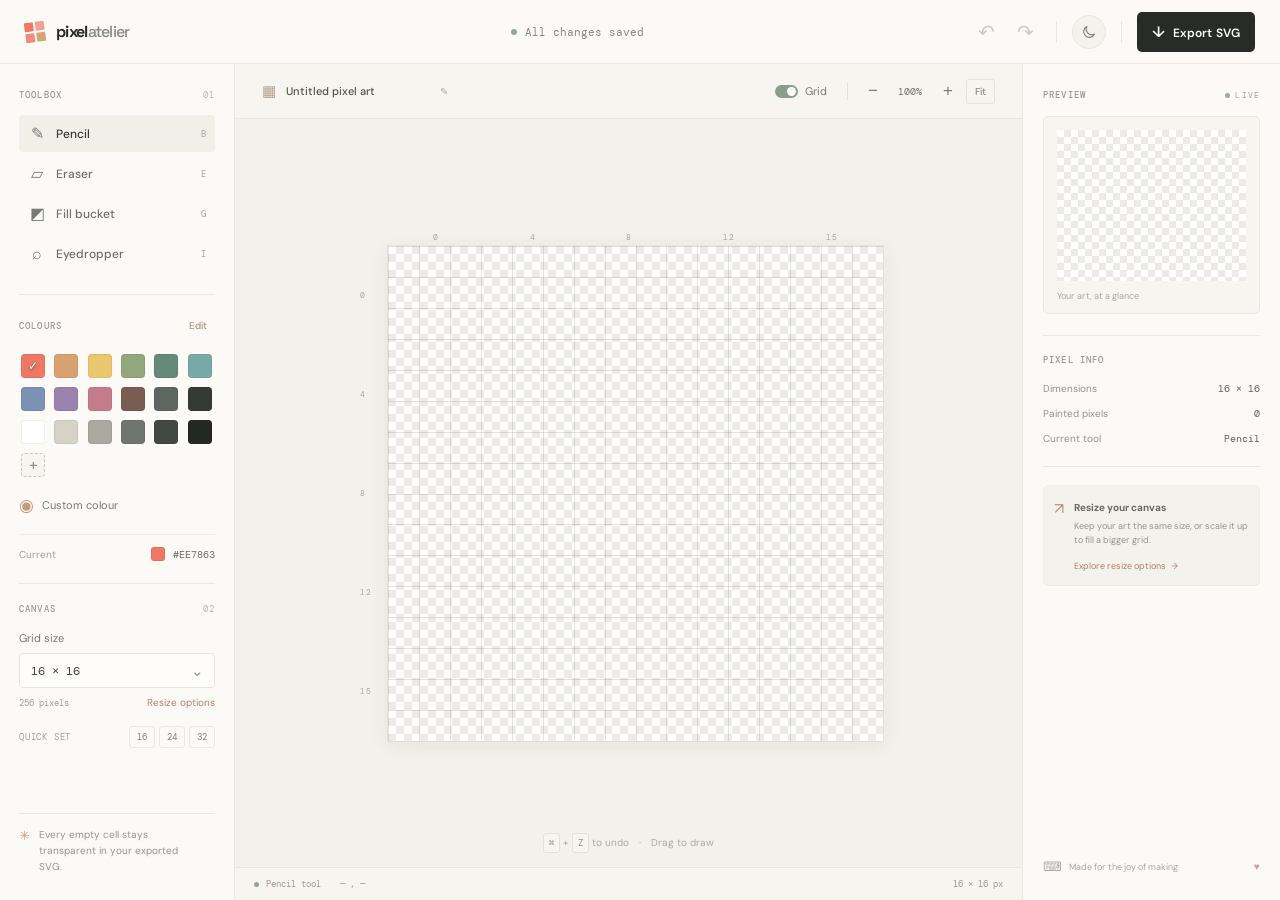
==== index.html @ 2dda8a97 "Init: First" ====
<!doctype html>
<html lang="en">
  <head>
    <meta charset="UTF-8" />
    <meta name="viewport" content="width=device-width, initial-scale=1.0" />
    <meta name="theme-color" content="#f4f2ec" />
    <title>Pixel Atelier — Pixel Art Editor</title>
    <script>
      try {
        if (localStorage.getItem("pixel-atelier-theme") === "dark") {
          document.documentElement.dataset.theme = "dark";
        }
      } catch {
        // The page uses the light theme when browser storage is unavailable.
      }
    </script>
    <link rel="preconnect" href="https://fonts.googleapis.com" />
    <link rel="preconnect" href="https://fonts.gstatic.com" crossorigin />
    <link
      href="https://fonts.googleapis.com/css2?family=DM+Mono:wght@400;500&family=DM+Sans:wght@400;500;600;700&family=Space+Grotesk:wght@500;600;700&display=swap"
      rel="stylesheet"
    />
    <link rel="stylesheet" href="styles.css" />
  </head>
  <body>
    <div class="app-shell">
      <header class="topbar">
        <a class="brand" href="#" aria-label="Pixel Atelier home">
          <span class="brand-mark" aria-hidden="true"
            ><i></i><i></i><i></i><i></i
          ></span>
          <span>pixel<span class="brand-light">atelier</span></span>
        </a>
        <div class="topbar-center">
          <span class="status-dot"></span
          ><span id="saveStatus">All changes saved</span>
        </div>
        <div class="topbar-actions">
          <button
            class="icon-button"
            id="undoBtn"
            title="Undo (⌘Z)"
            aria-label="Undo"
            disabled
          >
            ↶
          </button>
          <button
            class="icon-button"
            id="redoBtn"
            title="Redo (⌘⇧Z)"
            aria-label="Redo"
            disabled
          >
            ↷
          </button>
          <span class="top-divider"></span>
          <button
            class="theme-toggle"
            id="themeToggle"
            type="button"
            aria-label="Switch to dark mode"
            aria-pressed="false"
            title="Switch to dark mode"
          >
            <svg
              class="theme-icon theme-icon-moon"
              viewBox="0 0 24 24"
              aria-hidden="true"
            >
              <path
                d="M20.2 15.1A8.4 8.4 0 0 1 8.9 3.8 8.5 8.5 0 1 0 20.2 15.1Z"
              />
            </svg>
            <svg
              class="theme-icon theme-icon-sun"
              viewBox="0 0 24 24"
              aria-hidden="true"
            >
              <circle cx="12" cy="12" r="4" />
              <path
                d="M12 2v2m0 16v2M4.93 4.93l1.42 1.42m11.3 11.3 1.42 1.42M2 12h2m16 0h2M4.93 19.07l1.42-1.42m11.3-11.3 1.42-1.42"
              />
            </svg>
          </button>
          <span class="top-divider"></span>
          <button class="export-button" id="exportBtn">
            <span>↓</span> Export SVG
          </button>
        </div>
      </header>

      <main class="workspace">
        <aside class="sidebar left-sidebar">
          <div class="sidebar-heading">
            <span>TOOLBOX</span><span class="tiny-label">01</span>
          </div>
          <div class="tool-list" role="group" aria-label="Drawing tools">
            <button
              class="tool-button active"
              data-tool="pencil"
              title="Pencil (B)"
            >
              <span class="tool-icon">✎</span><span>Pencil</span><kbd>B</kbd>
            </button>
            <button class="tool-button" data-tool="eraser" title="Eraser (E)">
              <span class="tool-icon">▱</span><span>Eraser</span><kbd>E</kbd>
            </button>
            <button
              class="tool-button"
              data-tool="bucket"
              title="Fill bucket (G)"
            >
              <span class="tool-icon">◩</span><span>Fill bucket</span
              ><kbd>G</kbd>
            </button>
            <button
              class="tool-button"
              data-tool="eyedropper"
              title="Eyedropper (I)"
            >
              <span class="tool-icon">⌕</span><span>Eyedropper</span
              ><kbd>I</kbd>
            </button>
          </div>

          <div class="section-rule"></div>
          <div class="section-heading">
            <span>COLOURS</span>
            <button
              id="paletteAction"
              class="palette-action"
              type="button"
              aria-label="Edit custom swatches"
            >
              Edit
            </button>
          </div>
          <div class="swatches" id="swatches"></div>
          <label class="custom-color"
            ><span class="color-wheel">◉</span><span>Custom colour</span
            ><input
              id="customColor"
              type="color"
              value="#ee7863"
              aria-label="Choose custom colour"
          /></label>
          <div class="current-color-row">
            <span>Current</span
            ><span class="current-chip" id="currentChip"></span
            ><code id="currentHex">#EE7863</code>
          </div>

          <div class="section-rule"></div>
          <div class="sidebar-heading">
            <span>CANVAS</span><span class="tiny-label">02</span>
          </div>
          <div class="dimension-control">
            <label for="dimensionSelect">Grid size</label>
            <div class="select-wrap">
              <select id="dimensionSelect">
                <option>8 × 8</option>
                <option selected>16 × 16</option>
                <option>24 × 24</option>
                <option>32 × 32</option>
                <option value="custom">Custom…</option></select
              ><span>⌄</span>
            </div>
            <div class="dimension-meta">
              <span id="dimensionMeta">256 pixels</span
              ><button id="resizeBtn" class="text-button">
                Resize options
              </button>
            </div>
          </div>
          <div class="quick-sizes">
            <span>QUICK SET</span>
            <div>
              <button data-size="16">16</button
              ><button data-size="24">24</button
              ><button data-size="32">32</button>
            </div>
          </div>

          <div class="sidebar-note">
            <span class="note-spark">✳</span>
            <p>Every empty cell stays transparent in your exported SVG.</p>
          </div>
        </aside>

        <section class="canvas-area" aria-label="Drawing workspace">
          <div class="canvas-toolbar">
            <div class="document-name">
              <span class="file-icon">▦</span
              ><input
                id="artName"
                value="Untitled pixel art"
                aria-label="Artwork name"
              /><span class="edit-icon">✎</span>
            </div>
            <div class="canvas-tools">
              <button id="gridToggle" class="toggle-button on">
                <span class="toggle-track"><i></i></span>Grid</button
              ><span class="toolbar-sep"></span
              ><button id="zoomOut" class="zoom-button" aria-label="Zoom out">
                −</button
              ><span id="zoomLabel" class="zoom-label">100%</span
              ><button id="zoomIn" class="zoom-button" aria-label="Zoom in">
                +</button
              ><button id="fitBtn" class="fit-button">Fit</button>
            </div>
          </div>
          <div class="canvas-stage" id="canvasStage">
            <div class="canvas-card">
              <div class="canvas-coordinate top-coord" id="topCoords"></div>
              <div class="canvas-coordinate left-coord" id="leftCoords"></div>
              <div class="pixel-canvas-wrap" id="canvasWrap">
                <canvas
                  id="pixelCanvas"
                  aria-label="Pixel art drawing canvas"
                ></canvas>
              </div>
            </div>
            <div class="stage-tip">
              <span class="tip-key">⌘</span> + <span class="tip-key">Z</span> to
              undo <span class="tip-separator">·</span> Drag to draw
            </div>
          </div>
          <footer class="canvas-footer">
            <div>
              <span class="footer-dot"></span
              ><span id="toolStatus">Pencil tool</span>
            </div>
            <span id="cursorStatus">— , —</span
            ><span id="canvasInfo">16 × 16 px</span>
          </footer>
        </section>

        <aside class="sidebar right-sidebar">
          <div class="sidebar-heading">
            <span>PREVIEW</span
            ><span class="tiny-label live-label"><i></i> LIVE</span>
          </div>
          <div class="preview-frame">
            <div class="preview-checker">
              <canvas id="previewCanvas"></canvas>
            </div>
            <span class="preview-caption">Your art, at a glance</span>
          </div>
          <div class="section-rule"></div>
          <div class="sidebar-heading"><span>PIXEL INFO</span></div>
          <div class="info-list">
            <div>
              <span>Dimensions</span
              ><strong id="infoDimensions">16 × 16</strong>
            </div>
            <div>
              <span>Painted pixels</span><strong id="paintedCount">0</strong>
            </div>
            <div>
              <span>Current tool</span><strong id="infoTool">Pencil</strong>
            </div>
          </div>
          <div class="section-rule"></div>
          <div class="tip-card">
            <span class="tip-card-icon">↗</span>
            <div>
              <strong>Resize your canvas</strong>
              <p>
                Keep your art the same size, or scale it up to fill a bigger
                grid.
              </p>
              <button id="resizeTipBtn">
                Explore resize options <span>→</span>
              </button>
            </div>
          </div>
          <div class="right-bottom">
            <span class="keyboard-icon">⌨</span
            ><span>Made for the joy of making</span><span class="heart">♥</span>
          </div>
        </aside>
      </main>
    </div>

    <dialog id="resizeDialog" class="modal">
      <form method="dialog" class="modal-close-form">
        <button class="modal-close" aria-label="Close">×</button>
      </form>
      <div class="modal-kicker"><span>CANVAS SETTINGS</span><span>✳</span></div>
      <h2>Make room for<br /><em>more pixels.</em></h2>
      <p class="modal-description">
        Choose a new canvas size and decide how your artwork should adapt.
      </p>
      <label class="modal-field"
        >New dimensions
        <span class="input-pair"
          ><input
            id="widthInput"
            type="number"
            min="1"
            max="128"
            value="32"
            aria-label="New width" /><b>×</b
          ><input
            id="heightInput"
            type="number"
            min="1"
            max="128"
            value="32"
            aria-label="New height" /><button
            id="aspectRatioLock"
            class="aspect-ratio-lock is-locked"
            type="button"
            aria-label="Unlock aspect ratio"
            aria-pressed="true"
            title="Unlock aspect ratio"
            ><svg class="lock-icon lock-icon-closed" viewBox="0 0 24 24" aria-hidden="true"><rect x="5" y="10" width="14" height="11" rx="2"/><path d="M8 10V7a4 4 0 0 1 8 0v3"/></svg><svg class="lock-icon lock-icon-open" viewBox="0 0 24 24" aria-hidden="true"><rect x="5" y="10" width="14" height="11" rx="2"/><path d="M8 10V7a4 4 0 0 1 7-2"/></svg></button></span
      ></label>
      <div class="resize-options">
        <label class="resize-option selected"
          ><input type="radio" name="resizeMode" value="expand" checked /><span
            class="option-art expand-art"
            ><i></i><i></i><i></i><i></i></span
          ><span class="option-copy"
            ><strong>Expand canvas</strong
            ><small>Keep every pixel its original size</small></span
          ><span class="radio-mark"></span
        ></label>
        <label class="resize-option"
          ><input type="radio" name="resizeMode" value="scale" /><span
            class="option-art scale-art"
            ><i></i><i></i><i></i><i></i></span
          ><span class="option-copy"
            ><strong>Scale artwork</strong
            ><small>Resize your art to fill the new canvas</small></span
          ><span class="radio-mark"></span
        ></label>
      </div>
      <div class="modal-hint">
        <span>✦</span
        ><span id="resizeHint"
          >Your drawing stays the same size, with extra room around it.</span
        >
      </div>
      <div class="modal-actions">
        <button type="button" class="cancel-button" id="cancelResize">
          Cancel</button
        ><button type="button" class="apply-button" id="applyResize">
          Apply new size <span>→</span>
        </button>
      </div>
    </dialog>

    <dialog id="customDialog" class="modal compact-modal">
      <form method="dialog" class="modal-close-form">
        <button class="modal-close" aria-label="Close">×</button>
      </form>
      <div class="modal-kicker"><span>CANVAS SETTINGS</span><span>✳</span></div>
      <h2>Set your <em>canvas.</em></h2>
      <p class="modal-description">
        Choose any dimensions from 1 to 128 pixels.
      </p>
      <label class="modal-field"
        >Dimensions
        <span class="input-pair"
          ><input
            id="customWidth"
            type="number"
            min="1"
            max="128"
            value="16"
            aria-label="Canvas width" /><b>×</b
          ><input
            id="customHeight"
            type="number"
            min="1"
            max="128"
            value="16"
            aria-label="Canvas height" /></span
      ></label>
      <div class="modal-actions">
        <button type="button" class="cancel-button" id="cancelCustom">
          Cancel</button
        ><button type="button" class="apply-button" id="applyCustom">
          Create canvas <span>→</span>
        </button>
      </div>
    </dialog>

    <dialog id="colorDialog" class="modal">
      <div class="modal-kicker"><span>ADD TO PALETTE</span><span>✳</span></div>
      <h2>Choose a <em>colour.</em></h2>
      <p class="modal-description">
        Pick a colour for a new swatch in your palette.
      </p>

      <div class="swatch-color-field">
        <label for="swatchColorPicker">Swatch colour</label>
        <input id="swatchColorPicker" type="color" value="#ee7863" />
      </div>

      <div class="modal-actions">
        <button type="button" class="cancel-button" id="cancelColor">
          Cancel
        </button>
        <button type="button" class="apply-button" id="confirmColor">
          Confirm <span>→</span>
        </button>
      </div>
    </dialog>

    <input
      id="colorFile"
      type="color"
      value="#ee7863"
      tabindex="-1"
      aria-hidden="true"
    />
    <div id="toast" class="toast" role="status"></div>
    <script type="module" src="js/main.js"></script>
  </body>
</html>
---- styles.css ----
/*------- BASE THEME AND TYPOGRAPHY -------*/

:root {
  color-scheme: light;
  --paper: #f4f2ec;
  --panel: #fbfaf7;
  --ink: #282b27;
  --muted: #92958e;
  --line: #e9e7df;
  --accent: #ee7863;
  --green: #728776;
  --work-area: #f3f1eb;
  --toolbar-surface: #f7f5ef;
  --surface: #fffdf9;
  --surface-soft: #f4f2ec;
  --surface-hover: #f1efe8;
  --text-secondary: #777a72;
  --text-muted: #92948c;
  --text-faint: #aaa99f;
  --border-soft: #e9e7df;
  --checker-base: #fff;
  --checker-tile: #ecebe6;
  --checker-dark-tile: #373a34;
  --mono: "DM Mono", monospace;
  --sans: "DM Sans", sans-serif;
  --display: "Space Grotesk", sans-serif;
}

* {
  box-sizing: border-box;
}

body {
  margin: 0;
  background: var(--paper);
  color: var(--ink);
  font-family: var(--sans);
  font-size: 13px;
  transition:
    background-color 320ms ease,
    color 320ms ease;
}

.app-shell {
  min-height: 100vh;
  display: flex;
  flex-direction: column;
}

/*------- HEADER AND THEME SWITCH -------*/

.topbar {
  height: 64px;
  background: var(--panel);
  border-bottom: 1px solid var(--line);
  display: flex;
  align-items: center;
  justify-content: space-between;
  padding: 0 25px;
  flex-shrink: 0;
}

.brand {
  display: flex;
  align-items: center;
  gap: 11px;
  color: var(--ink);
  font: 700 16px var(--display);
  text-decoration: none;
  letter-spacing: -0.7px;
}

.brand-light {
  font-weight: 500;
  color: #888b84;
}

.brand-mark {
  height: 20px;
  width: 20px;
  display: grid;
  grid-template-columns: repeat(2, 1fr);
  grid-template-rows: repeat(2, 1fr);
  gap: 2px;
  transform: rotate(-8deg);
}

.brand-mark i {
  display: block;
  background: var(--accent);
  border-radius: 1px;
}

.brand-mark i:nth-child(2) {
  opacity: 0.68;
}

.brand-mark i:nth-child(3) {
  opacity: 0.84;
}

.brand-mark i:nth-child(4) {
  background: #d5a672;
}

.topbar-center {
  font: 11px var(--mono);
  color: #858980;
  display: flex;
  align-items: center;
  gap: 8px;
  margin-left: 55px;
}

.status-dot,
.footer-dot {
  width: 6px;
  height: 6px;
  border-radius: 50%;
  background: #92a68e;
  display: inline-block;
}

.topbar-actions {
  display: flex;
  align-items: center;
  gap: 8px;
}

.icon-button {
  border: 0;
  background: transparent;
  color: #757870;
  font-size: 20px;
  width: 31px;
  height: 32px;
  border-radius: 5px;
  cursor: pointer;
}

.icon-button:hover:not(:disabled) {
  background: #f1efe8;
  color: var(--ink);
}

.icon-button:disabled {
  opacity: 0.35;
}

.top-divider {
  height: 22px;
  border-left: 1px solid var(--line);
  margin: 0 7px;
}

.theme-toggle {
  position: relative;
  display: grid;
  place-items: center;
  width: 34px;
  height: 34px;
  border: 1px solid var(--line);
  border-radius: 50%;
  background: var(--surface-soft);
  color: var(--text-secondary);
  cursor: pointer;
  transition:
    background-color 280ms ease,
    border-color 280ms ease,
    color 280ms ease,
    transform 280ms ease;
}

.theme-toggle:hover {
  color: var(--accent);
  transform: rotate(-8deg);
}

.theme-icon {
  position: absolute;
  width: 16px;
  height: 16px;
  fill: none;
  stroke: currentColor;
  stroke-linecap: round;
  stroke-linejoin: round;
  stroke-width: 1.6;
  transition:
    opacity 260ms ease,
    transform 360ms cubic-bezier(0.2, 0.75, 0.25, 1);
}

.theme-icon-sun {
  opacity: 0;
  transform: rotate(-80deg) scale(0.65);
}

.theme-icon-moon {
  opacity: 1;
  transform: rotate(0) scale(1);
}

.export-button {
  background: var(--ink);
  border: 0;
  color: #fff;
  border-radius: 5px;
  padding: 10px 15px;
  font: 600 12px var(--sans);
  cursor: pointer;
  letter-spacing: 0.1px;
}

.export-button:hover {
  background: #41453e;
}

.export-button span {
  font-size: 15px;
  margin-right: 5px;
}

.workspace {
  display: grid;
  grid-template-columns: 235px minmax(450px, 1fr) 258px;
  min-height: calc(100vh - 64px);
  flex: 1;
}

.sidebar {
  background: var(--panel);
  padding: 25px 19px;
  position: relative;
}

.left-sidebar {
  border-right: 1px solid var(--line);
}

.right-sidebar {
  border-left: 1px solid var(--line);
  padding: 25px 20px;
}

/*------- SIDE PANELS AND COLOR PALETTE -------*/

.sidebar-heading,
.section-heading {
  display: flex;
  justify-content: space-between;
  align-items: center;
  color: #9a9b93;
  font: 500 9px var(--mono);
  letter-spacing: 1.15px;
}

.tiny-label {
  font: 9px var(--mono);
  color: #b8b8af;
}

.tool-list {
  display: flex;
  flex-direction: column;
  gap: 3px;
  margin-top: 14px;
}

.tool-button {
  height: 37px;
  border: 0;
  border-radius: 4px;
  background: transparent;
  text-align: left;
  display: flex;
  align-items: center;
  padding: 0 9px;
  gap: 10px;
  color: #6d706a;
  font: 500 12px var(--sans);
  cursor: pointer;
}

.tool-button:hover {
  background: #f4f2ec;
}

.tool-button.active {
  color: #383a34;
  background: #f1efe8;
}

.tool-button .tool-icon {
  width: 18px;
  color: #767a72;
  font-size: 16px;
  text-align: center;
}

.tool-button kbd {
  margin-left: auto;
  font: 9px var(--mono);
  color: #a6a69e;
}

.section-rule {
  height: 1px;
  background: var(--line);
  margin: 22px 0 19px;
}

.swatches {
  display: grid;
  grid-template-columns: repeat(6, 1fr);
  gap: 9px 8px;
  padding: 17px 2px 12px;
}

.swatch {
  width: 24px;
  height: 24px;
  border-radius: 4px;
  cursor: pointer;
  border: 1px solid rgba(0, 0, 0, 0.06);
  position: relative;
  transition: transform 0.12s;
}

.swatch:hover {
  transform: scale(1.12);
}

.swatch-add {
  display: grid;
  place-items: center;
  border: 1px dashed #c8c7bd;
  background: #f7f5ef;
  color: #8e9087;
  font: 16px/1 var(--sans);
}

.swatch-add:hover {
  border-color: #bd8a73;
  background: #f5eee8;
  color: #a86f59;
}

.palette-action {
  min-width: 34px;
  height: 23px;
  padding: 0 7px;
  border: 1px solid transparent;
  border-radius: 4px;
  background: transparent;
  color: #aa806c;
  font: 10px var(--sans);
  cursor: pointer;
}

.palette-action:hover,
.palette-action.is-editing {
  border-color: #e7d8ce;
  background: #f7f0eb;
}

.palette-action.is-trash {
  display: inline-flex;
  align-items: center;
  justify-content: center;
  gap: 4px;
  color: #a8584c;
}

.palette-action.is-trash svg {
  width: 13px;
  height: 13px;
  fill: none;
  stroke: currentColor;
  stroke-linecap: round;
  stroke-linejoin: round;
  stroke-width: 1.5;
}

.palette-action.drop-target {
  color: #fff;
  border-color: #a8584c;
  background: #b56457;
}

.swatches.is-editing .swatch[data-removable="true"] {
  animation: swatch-wiggle 0.22s ease-in-out infinite alternate;
}

.swatches.is-editing .swatch[data-removable="true"]:nth-child(even) {
  animation-delay: 0.11s;
}

.swatch[data-removable="true"].is-selected {
  outline: 2px solid #bd8069;
  outline-offset: 2px;
}

.swatch[data-removable="true"].is-selected::after {
  content: "";
  position: absolute;
  inset: 0;
  border-radius: 4px;
  background-color: #272a25a6;
  background-image: url("data:image/svg+xml,%3Csvg xmlns='http://www.w3.org/2000/svg' viewBox='0 0 15 15' fill='none' stroke='%23ffffff'%3E%3Cpath d='M4.5 3V1.5C4.5 0.947715 4.94772 0.5 5.5 0.5H9.5C10.0523 0.5 10.5 0.947715 10.5 1.5V3M0 3.5H15M1.5 3.5V13.5C1.5 14.0523 1.94772 14.5 2.5 14.5H12.5C13.0523 14.5 13.5 14.0523 13.5 13.5V3.5M7.5 7V12M4.5 9V12M10.5 9V12'/%3E%3C/svg%3E");
  background-repeat: no-repeat;
  background-position: center;
  background-size: 50%;
}

@keyframes swatch-wiggle {
  from {
    transform: rotate(-2deg);
  }

  to {
    transform: rotate(2deg);
  }
}

.swatch-color-field {
  display: flex;
  align-items: center;
  justify-content: space-between;
  margin-top: 20px;
  color: #777a72;
  font-size: 11px;
}

.swatch-color-field input {
  width: 54px;
  height: 36px;
  padding: 3px;
  border: 1px solid #e7e5dd;
  border-radius: 4px;
  background: #fffdf9;
  cursor: pointer;
}

.swatch.active:after {
  content: "✓";
  color: white;
  text-shadow: 0 1px 3px #444;
  position: absolute;
  inset: 0;
  display: grid;
  place-items: center;
  font-size: 12px;
}

.custom-color {
  height: 32px;
  display: flex;
  align-items: center;
  gap: 8px;
  color: #777a73;
  font-size: 11px;
  cursor: pointer;
  position: relative;
}

.custom-color input {
  position: absolute;
  opacity: 0;
  width: 100%;
  height: 100%;
  cursor: pointer;
}

.color-wheel {
  font-size: 17px;
  color: #c49c78;
}

.current-color-row {
  margin-top: 13px;
  padding-top: 12px;
  border-top: 1px solid #efede7;
  display: flex;
  align-items: center;
  gap: 8px;
  color: #a0a198;
  font-size: 10px;
}

.current-chip {
  width: 14px;
  height: 14px;
  border-radius: 3px;
  border: 1px solid #0001;
  margin-left: auto;
}

.current-color-row code {
  font: 10px var(--mono);
  color: #696c65;
}

.dimension-control > label {
  display: block;
  margin: 16px 0 8px;
  color: #767971;
  font-size: 11px;
}

.select-wrap {
  position: relative;
}

.select-wrap select {
  appearance: none;
  width: 100%;
  height: 35px;
  border: 1px solid #e8e6de;
  background: #fffdf9;
  border-radius: 4px;
  padding: 0 11px;
  color: #41443e;
  font: 12px var(--mono);
  outline: none;
}

.select-wrap select:focus {
  border-color: #c5b4a0;
}

.select-wrap > span {
  position: absolute;
  right: 11px;
  top: 8px;
  color: #92948c;
  pointer-events: none;
  font-size: 15px;
}

.dimension-meta {
  display: flex;
  justify-content: space-between;
  align-items: center;
  color: #a0a198;
  font: 9px var(--mono);
  padding-top: 8px;
}

.text-button {
  border: 0;
  background: none;
  padding: 0;
  color: #ba806c;
  font: 10px var(--sans);
  cursor: pointer;
}

.text-button:hover {
  text-decoration: underline;
}

.quick-sizes {
  display: flex;
  justify-content: space-between;
  align-items: center;
  margin-top: 17px;
}

.quick-sizes > span {
  color: #a0a198;
  font: 9px var(--mono);
  letter-spacing: 0.8px;
}

.quick-sizes div {
  display: flex;
  gap: 4px;
}

.quick-sizes button {
  border: 1px solid #e9e7df;
  background: transparent;
  border-radius: 3px;
  color: #82857e;
  font: 9px var(--mono);
  padding: 4px 7px;
  cursor: pointer;
}

.quick-sizes button:hover {
  background: #f1efe8;
  color: #393b35;
}

.sidebar-note {
  position: absolute;
  bottom: 25px;
  left: 19px;
  right: 19px;
  border-top: 1px solid var(--line);
  padding-top: 13px;
  display: flex;
  gap: 9px;
  align-items: flex-start;
  color: #92948d;
}

.sidebar-note p {
  margin: 0;
  font-size: 10px;
  line-height: 1.6;
  max-width: 150px;
}

.note-spark {
  color: #d49c72;
  font-size: 13px;
}

/*------- DRAWING CANVAS AND LIVE PREVIEW -------*/

.canvas-area {
  display: flex;
  flex-direction: column;
  min-width: 0;
  background: var(--work-area);
}

.canvas-toolbar {
  height: 55px;
  border-bottom: 1px solid var(--line);
  display: flex;
  align-items: center;
  justify-content: space-between;
  padding: 0 27px;
  background: var(--toolbar-surface);
}

.document-name {
  display: flex;
  align-items: center;
  gap: 8px;
  color: #797d75;
}

.file-icon {
  color: #af9e8a;
  font-size: 15px;
}

.document-name input {
  width: 148px;
  border: 0;
  background: transparent;
  color: #51544d;
  font: 500 11px var(--sans);
  outline: 0;
}

.document-name input:focus {
  border-bottom: 1px solid #ce9e87;
}

.edit-icon {
  color: #aaa99f;
  font-size: 10px;
}

.canvas-tools {
  display: flex;
  align-items: center;
  gap: 9px;
  color: #777a72;
}

.toggle-button {
  border: 0;
  background: transparent;
  color: #767971;
  display: flex;
  align-items: center;
  gap: 7px;
  font: 11px var(--sans);
  cursor: pointer;
}

.toggle-track {
  width: 23px;
  height: 13px;
  border-radius: 10px;
  background: #d7d8ce;
  padding: 2px;
  display: block;
}

.toggle-track i {
  display: block;
  background: white;
  width: 9px;
  height: 9px;
  border-radius: 50%;
  transition: transform 0.15s;
}

.toggle-button.on .toggle-track {
  background: #8b9d8b;
}

.toggle-button.on .toggle-track i {
  transform: translateX(10px);
}

.toolbar-sep {
  height: 17px;
  border-left: 1px solid #e1dfd6;
  margin: 0 5px;
}

.zoom-button {
  border: 0;
  background: transparent;
  color: #7b7d76;
  font-size: 17px;
  width: 20px;
  cursor: pointer;
}

.zoom-button:hover {
  color: #292c27;
}

.zoom-label {
  font: 10px var(--mono);
  color: #6e716a;
  min-width: 37px;
  text-align: center;
}

.fit-button {
  border: 1px solid #e5e3dc;
  background: transparent;
  color: #7b7d76;
  font: 10px var(--sans);
  border-radius: 3px;
  padding: 5px 8px;
  cursor: pointer;
}

.canvas-stage {
  position: relative;
  flex: 1;
  display: flex;
  align-items: center;
  justify-content: center;
  overflow: hidden;
  min-height: 420px;
}

.canvas-card {
  position: relative;
  padding: 14px 14px 14px 28px;
}

.pixel-canvas-wrap {
  width: min(55vh, min(52vw, 600px));
  height: min(55vh, min(52vw, 600px));
  min-width: 240px;
  min-height: 240px;
  max-width: 600px;
  max-height: 600px;
  box-shadow:
    0 4px 18px #3b3b3014,
    0 0 0 1px var(--line);
  position: relative;
  background-color: var(--checker-base);
  isolation: isolate;
}

.pixel-canvas-wrap::before,
.pixel-canvas-wrap::after,
.preview-checker::before,
.preview-checker::after {
  content: "";
  position: absolute;
  inset: 0;
  z-index: 0;
  pointer-events: none;
  transition: opacity 320ms ease;
}

.pixel-canvas-wrap::before {
  background-image:
    linear-gradient(45deg, var(--checker-tile) 25%, transparent 25%),
    linear-gradient(-45deg, var(--checker-tile) 25%, transparent 25%),
    linear-gradient(45deg, transparent 75%, var(--checker-tile) 75%),
    linear-gradient(-45deg, transparent 75%, var(--checker-tile) 75%);
  background-size: 16px 16px;
  background-position:
    0 0,
    0 8px,
    8px -8px,
    -8px 0;
  opacity: 1;
}

.pixel-canvas-wrap::after {
  background-image:
    linear-gradient(45deg, var(--checker-dark-tile) 25%, transparent 25%),
    linear-gradient(-45deg, var(--checker-dark-tile) 25%, transparent 25%),
    linear-gradient(45deg, transparent 75%, var(--checker-dark-tile) 75%),
    linear-gradient(-45deg, transparent 75%, var(--checker-dark-tile) 75%);
  background-size: 16px 16px;
  background-position:
    0 0,
    0 8px,
    8px -8px,
    -8px 0;
  opacity: 0;
}

.pixel-canvas-wrap canvas {
  position: relative;
  z-index: 1;
  display: block;
  width: 100%;
  height: 100%;
  image-rendering: pixelated;
  cursor: crosshair;
  touch-action: none;
}

.canvas-coordinate {
  position: absolute;
  color: #aaa99f;
  font: 8px var(--mono);
  letter-spacing: 1px;
  pointer-events: none;
}

.top-coord {
  top: 0;
  left: 28px;
  right: 14px;
  display: flex;
  justify-content: space-around;
}

.left-coord {
  left: 0;
  top: 14px;
  bottom: 14px;
  display: flex;
  flex-direction: column;
  justify-content: space-around;
}

.stage-tip {
  position: absolute;
  bottom: 18px;
  color: #aaa99f;
  font-size: 10px;
}

.tip-key {
  font: 9px var(--mono);
  padding: 3px 5px;
  border: 1px solid #e2e0d8;
  background: #f7f5ef;
  border-radius: 3px;
  color: #8c8e86;
}

.tip-separator {
  margin: 0 7px;
}

.canvas-footer {
  height: 33px;
  background: #f7f5ef;
  border-top: 1px solid #e9e7df;
  display: flex;
  align-items: center;
  padding: 0 19px;
  gap: 19px;
  color: #9b9d95;
  font: 9px var(--mono);
}

.canvas-footer div {
  display: flex;
  align-items: center;
  gap: 7px;
}

.canvas-footer .footer-dot {
  width: 5px;
  height: 5px;
}

.canvas-footer #canvasInfo {
  margin-left: auto;
}

.live-label {
  color: #9ca895;
  display: flex;
  align-items: center;
  gap: 5px;
  font-size: 8px;
}

.live-label i {
  width: 5px;
  height: 5px;
  background: #9daf96;
  border-radius: 50%;
}

.preview-frame {
  margin-top: 15px;
  padding: 13px 13px 11px;
  background: var(--toolbar-surface);
  border: 1px solid var(--line);
  border-radius: 5px;
  text-align: center;
}

.preview-checker {
  height: 151px;
  width: 100%;
  position: relative;
  isolation: isolate;
  display: grid;
  place-items: center;
  background-color: var(--checker-base);
}

.preview-checker::before {
  background-image:
    linear-gradient(45deg, var(--checker-tile) 25%, transparent 25%),
    linear-gradient(-45deg, var(--checker-tile) 25%, transparent 25%),
    linear-gradient(45deg, transparent 75%, var(--checker-tile) 75%),
    linear-gradient(-45deg, transparent 75%, var(--checker-tile) 75%);
  background-size: 14px 14px;
  background-position:
    0 0,
    0 7px,
    7px -7px,
    -7px 0;
  opacity: 1;
}

.preview-checker::after {
  background-image:
    linear-gradient(45deg, var(--checker-dark-tile) 25%, transparent 25%),
    linear-gradient(-45deg, var(--checker-dark-tile) 25%, transparent 25%),
    linear-gradient(45deg, transparent 75%, var(--checker-dark-tile) 75%),
    linear-gradient(-45deg, transparent 75%, var(--checker-dark-tile) 75%);
  background-size: 14px 14px;
  background-position:
    0 0,
    0 7px,
    7px -7px,
    -7px 0;
  opacity: 0;
}

.preview-checker canvas {
  position: relative;
  z-index: 1;
  width: 116px;
  height: 116px;
  image-rendering: pixelated;
}

.preview-caption {
  display: block;
  text-align: left;
  color: #aaa99f;
  font-size: 9px;
  margin-top: 9px;
}

.right-sidebar .section-rule {
  margin: 21px 0 18px;
}

.info-list {
  display: flex;
  flex-direction: column;
  gap: 12px;
  margin-top: 16px;
}

.info-list div {
  display: flex;
  justify-content: space-between;
  align-items: center;
  color: #92948c;
  font-size: 10px;
}

.info-list strong {
  font: 10px var(--mono);
  color: #5e615a;
}

.tip-card {
  display: flex;
  gap: 10px;
  background: #f4f2ec;
  border: 1px solid #efede6;
  border-radius: 5px;
  padding: 12px 10px;
}

.tip-card-icon {
  color: #c48e71;
  font-size: 16px;
}

.tip-card strong {
  font-size: 10px;
  color: #666960;
}

.tip-card p {
  font-size: 9px;
  line-height: 1.55;
  color: #92948c;
  margin: 5px 0 8px;
}

.tip-card button {
  padding: 0;
  border: 0;
  background: none;
  color: #b47e68;
  font: 9px var(--sans);
  cursor: pointer;
}

.tip-card button span {
  padding-left: 3px;
}

.right-bottom {
  position: absolute;
  bottom: 25px;
  left: 20px;
  right: 20px;
  display: flex;
  align-items: center;
  color: #aaa99f;
  font-size: 9px;
  gap: 7px;
}

.keyboard-icon {
  font-size: 13px;
}

.heart {
  color: #d9a091;
  margin-left: auto;
  font-size: 10px;
}

/*------- DIALOGS AND NOTIFICATIONS -------*/

.modal {
  border: 1px solid #eeece5;
  background: #fbfaf7;
  border-radius: 8px;
  padding: 28px 30px 22px;
  width: 408px;
  box-shadow: 0 16px 60px #27271f33;
  color: var(--ink);
}

.modal::backdrop {
  background: #25272056;
  backdrop-filter: blur(2px);
}

.modal-close-form {
  position: absolute;
  right: 14px;
  top: 14px;
}

.modal-close {
  border: 0;
  background: transparent;
  color: #999b93;
  font-size: 22px;
  cursor: pointer;
  line-height: 1;
}

.modal-kicker {
  display: flex;
  justify-content: space-between;
  color: #a0a197;
  font: 9px var(--mono);
  letter-spacing: 1.2px;
}

.modal-kicker span:last-child {
  color: #cd9e7a;
  font-size: 13px;
}

.modal h2 {
  font: 600 29px/1.05 var(--display);
  letter-spacing: -1.2px;
  margin: 22px 0 11px;
}

.modal h2 em {
  color: #d18a72;
  font-weight: 500;
}

.modal-description {
  font-size: 11px;
  line-height: 1.6;
  color: #92948c;
  margin: 0 0 19px;
  max-width: 320px;
}

.modal-field {
  display: flex;
  justify-content: space-between;
  align-items: center;
  font-size: 10px;
  color: #777a72;
  margin-bottom: 14px;
}

.input-pair {
  display: flex;
  align-items: center;
  gap: 8px;
}

.input-pair input {
  width: 62px;
  height: 34px;
  background: #fffdf9;
  border: 1px solid #e7e5dd;
  border-radius: 4px;
  text-align: center;
  font: 12px var(--mono);
  color: #42453e;
  outline: 0;
}

.input-pair input:focus {
  border-color: #c79b83;
}

.input-pair b {
  font: 10px var(--mono);
  color: #aaa99f;
}

.aspect-ratio-lock {
  display: grid;
  width: 30px;
  height: 30px;
  padding: 6px;
  place-items: center;
  color: #777a72;
  background: transparent;
  border: 1px solid #e7e5dd;
  border-radius: 6px;
  cursor: pointer;
  transition:
    color 180ms ease,
    background-color 180ms ease,
    border-color 180ms ease,
    transform 180ms ease;
}

.aspect-ratio-lock:hover {
  color: #a66c56;
  background: #f8f2eb;
  border-color: #c79b83;
}

.aspect-ratio-lock:active {
  transform: scale(0.94);
}

.aspect-ratio-lock:focus-visible {
  outline: 2px solid #c79b83;
  outline-offset: 2px;
}

.lock-icon {
  width: 16px;
  height: 16px;
  fill: none;
  stroke: currentColor;
  stroke-linecap: round;
  stroke-linejoin: round;
  stroke-width: 1.7;
}

.lock-icon-open,
.aspect-ratio-lock:not(.is-locked) .lock-icon-closed {
  display: none;
}

.aspect-ratio-lock:not(.is-locked) .lock-icon-open {
  display: block;
}

.resize-options {
  display: flex;
  flex-direction: column;
  gap: 8px;
}

.resize-option {
  display: flex;
  align-items: center;
  gap: 11px;
  padding: 10px;
  border: 1px solid #e9e7df;
  border-radius: 5px;
  cursor: pointer;
  position: relative;
}

.resize-option.selected {
  border-color: #d3a58d;
  background: #fbf7f2;
}

.resize-option input {
  position: absolute;
  opacity: 0;
}

.option-art {
  width: 37px;
  height: 37px;
  display: grid;
  grid-template-columns: repeat(2, 1fr);
  grid-template-rows: repeat(2, 1fr);
  gap: 2px;
  background: #eceae2;
  padding: 8px;
  flex-shrink: 0;
}

.option-art i {
  background: #e8846b;
}

.expand-art {
  background: #e9e7de;
}

.expand-art i:nth-child(2),
.expand-art i:nth-child(3) {
  opacity: 0.7;
}

.scale-art {
  gap: 1px;
  padding: 5px;
}

.scale-art i {
  background: #7d9682;
}

.option-copy {
  display: flex;
  flex-direction: column;
  gap: 4px;
}

.option-copy strong {
  font-size: 11px;
  font-weight: 600;
  color: #50534c;
}

.option-copy small {
  font-size: 9px;
  color: #989990;
}

.radio-mark {
  margin-left: auto;
  width: 14px;
  height: 14px;
  border: 1px solid #d5d4cc;
  border-radius: 50%;
  position: relative;
}

.selected .radio-mark {
  border-color: #c98068;
}

.selected .radio-mark:after {
  content: "";
  position: absolute;
  inset: 3px;
  background: #c98068;
  border-radius: 50%;
}

.modal-hint {
  display: flex;
  gap: 8px;
  align-items: flex-start;
  background: #f3f1eb;
  border-radius: 4px;
  padding: 9px 10px;
  margin-top: 13px;
  color: #898b83;
  font-size: 9px;
  line-height: 1.5;
}

.modal-hint span:first-child {
  color: #c8946e;
}

.modal-actions {
  display: flex;
  justify-content: flex-end;
  gap: 9px;
  margin-top: 20px;
}

.cancel-button,
.apply-button {
  height: 35px;
  border-radius: 4px;
  padding: 0 13px;
  font: 500 10px var(--sans);
  cursor: pointer;
}

.cancel-button {
  border: 1px solid #e5e3dc;
  background: transparent;
  color: #777a72;
}

.apply-button {
  border: 0;
  background: #30332e;
  color: white;
}

.apply-button:hover {
  background: #4b4f47;
}

.apply-button span {
  padding-left: 12px;
  color: #e0ac8c;
}

.compact-modal {
  width: 375px;
}

.compact-modal h2 {
  font-size: 27px;
}

#colorFile {
  position: absolute;
  left: -1000px;
  width: 1px;
  height: 1px;
}

.toast {
  position: fixed;
  bottom: 24px;
  left: 50%;
  transform: translate(-50%, 12px);
  opacity: 0;
  pointer-events: none;
  background: #30332e;
  color: #fff;
  padding: 10px 15px;
  border-radius: 5px;
  font-size: 11px;
  box-shadow: 0 5px 20px #2223;
  transition: 0.2s;
}

.toast.show {
  opacity: 1;
  transform: translate(-50%, 0);
}

/*------- RESPONSIVE LAYOUT -------*/

@media (max-width: 1050px) {
  .workspace {
    grid-template-columns: 205px minmax(380px, 1fr) 220px;
  }

  .sidebar {
    padding-left: 15px;
    padding-right: 15px;
  }

  .right-sidebar {
    padding-left: 15px;
    padding-right: 15px;
  }

  .swatches {
    gap: 8px 5px;
  }

  .swatch {
    width: 22px;
    height: 22px;
  }

  .pixel-canvas-wrap {
    width: min(52vh, min(46vw, 560px));
    height: min(52vh, min(46vw, 560px));
  }
}

@media (max-width: 800px) {
  .workspace {
    grid-template-columns: 190px minmax(0, 1fr);
  }

  .right-sidebar {
    display: none;
  }

  .canvas-toolbar {
    padding: 0 15px;
  }

  .canvas-stage {
    min-height: 400px;
  }

  .pixel-canvas-wrap {
    width: min(62vw, 55vh);
    height: min(62vw, 55vh);
  }
}

@media (max-width: 560px) {
  .topbar {
    height: 55px;
    padding: 0 14px;
  }

  .topbar-center {
    display: none;
  }

  .workspace {
    display: flex;
    flex-direction: column;
    min-height: calc(100vh - 55px);
  }

  .canvas-area {
    order: 0;
    min-height: 60vh;
  }

  .left-sidebar {
    order: 1;
    border-right: 0;
    border-top: 1px solid var(--line);
    padding: 17px 16px;
    display: grid;
    grid-template-columns: 1fr 1fr;
    gap: 0 16px;
  }

  .left-sidebar > .sidebar-heading:first-child,
  .tool-list {
    grid-column: 1/-1;
  }

  .tool-list {
    display: grid;
    grid-template-columns: repeat(4, 1fr);
  }

  .tool-button {
    justify-content: center;
    padding: 0 4px;
    gap: 4px;
    font-size: 10px;
  }

  .tool-button kbd {
    display: none;
  }

  .tool-button .tool-icon {
    font-size: 14px;
    width: auto;
  }

  .left-sidebar > .section-rule:nth-of-type(1) {
    grid-column: 1/-1;
    margin: 13px 0;
  }

  .left-sidebar > .section-heading,
  .swatches,
  .custom-color,
  .current-color-row {
    grid-column: 1;
  }

  .left-sidebar > .section-heading:nth-of-type(2) {
    grid-column: 1;
  }

  .swatches {
    grid-template-columns: repeat(6, 24px);
    gap: 8px;
  }

  .dimension-control {
    grid-column: 2;
    grid-row: 3/7;
  }

  .left-sidebar > .section-rule:nth-of-type(2) {
    grid-column: 1/-1;
    margin: 13px 0;
  }

  .quick-sizes {
    grid-column: 1/-1;
  }

  .sidebar-note {
    position: static;
    grid-column: 1/-1;
    margin-top: 14px;
    padding-top: 12px;
  }

  .canvas-toolbar {
    height: 48px;
  }

  .canvas-stage {
    min-height: 380px;
  }

  .pixel-canvas-wrap {
    width: min(76vw, 47vh);
    height: min(76vw, 47vh);
    min-width: 220px;
    min-height: 220px;
  }

  .canvas-tools {
    gap: 5px;
  }

  .canvas-tools .fit-button {
    display: none;
  }

  .document-name input {
    width: 128px;
  }

  .canvas-footer {
    padding: 0 11px;
    gap: 10px;
    font-size: 8px;
  }

  .modal {
    width: calc(100% - 32px);
    padding: 25px 22px 19px;
  }

  .modal h2 {
    font-size: 26px;
  }
}

/*------- DARK MODE -------*/

:root[data-theme="dark"] {
  color-scheme: dark;
  --paper: #191b18;
  --panel: #22241f;
  --ink: #e9e7df;
  --muted: #a5a79d;
  --line: #393c35;
  --work-area: #1b1d19;
  --toolbar-surface: #252722;
  --surface: #2b2e29;
  --surface-soft: #2a2d28;
  --surface-hover: #343731;
  --text-secondary: #c0c2b8;
  --text-muted: #a4a69d;
  --text-faint: #898c83;
  --border-soft: #3b3e37;
  --checker-base: #292c27;
}

body,
.topbar,
.sidebar,
.canvas-area,
.canvas-toolbar,
.canvas-footer,
.preview-frame,
.preview-checker,
.pixel-canvas-wrap,
.tool-button,
.icon-button,
.theme-toggle,
.swatch-add,
.palette-action,
.select-wrap select,
.tip-card,
.tip-key,
.export-button,
.quick-sizes button,
.text-button,
.tip-card button,
.swatch-color-field input,
.input-pair input,
.aspect-ratio-lock,
.resize-option,
.modal-hint,
.modal,
.cancel-button,
.apply-button {
  transition:
    background-color 320ms ease,
    color 320ms ease,
    border-color 320ms ease,
    box-shadow 320ms ease;
}

:root[data-theme="dark"] .theme-icon-moon {
  opacity: 0;
  transform: rotate(80deg) scale(0.65);
}

:root[data-theme="dark"] .theme-icon-sun {
  opacity: 1;
  transform: rotate(0) scale(1);
}

:root[data-theme="dark"] .pixel-canvas-wrap::before,
:root[data-theme="dark"] .preview-checker::before {
  opacity: 0;
}

:root[data-theme="dark"] .pixel-canvas-wrap::after,
:root[data-theme="dark"] .preview-checker::after {
  opacity: 1;
}

:root[data-theme="dark"] .brand-light,
:root[data-theme="dark"] .topbar-center,
:root[data-theme="dark"] .sidebar-heading,
:root[data-theme="dark"] .section-heading,
:root[data-theme="dark"] .tool-button,
:root[data-theme="dark"] .custom-color,
:root[data-theme="dark"] .current-color-row,
:root[data-theme="dark"] .dimension-control > label,
:root[data-theme="dark"] .dimension-meta,
:root[data-theme="dark"] .quick-sizes > span,
:root[data-theme="dark"] .sidebar-note,
:root[data-theme="dark"] .document-name,
:root[data-theme="dark"] .document-name input,
:root[data-theme="dark"] .canvas-tools,
:root[data-theme="dark"] .zoom-button,
:root[data-theme="dark"] .zoom-label,
:root[data-theme="dark"] .fit-button,
:root[data-theme="dark"] .canvas-coordinate,
:root[data-theme="dark"] .stage-tip,
:root[data-theme="dark"] .tip-key,
:root[data-theme="dark"] .canvas-footer,
:root[data-theme="dark"] .preview-caption,
:root[data-theme="dark"] .info-list div,
:root[data-theme="dark"] .info-list strong,
:root[data-theme="dark"] .tip-card strong,
:root[data-theme="dark"] .tip-card p,
:root[data-theme="dark"] .right-bottom,
:root[data-theme="dark"] .modal-description,
:root[data-theme="dark"] .modal-field,
:root[data-theme="dark"] .option-copy strong,
:root[data-theme="dark"] .option-copy small,
:root[data-theme="dark"] .modal-hint,
:root[data-theme="dark"] .swatch-color-field {
  color: var(--text-secondary);
}

:root[data-theme="dark"] .tiny-label,
:root[data-theme="dark"] .sidebar-note p,
:root[data-theme="dark"] .modal-kicker {
  color: var(--text-faint);
}

:root[data-theme="dark"] .tool-button:hover,
:root[data-theme="dark"] .icon-button:hover:not(:disabled),
:root[data-theme="dark"] .quick-sizes button:hover {
  background: var(--surface-hover);
}

:root[data-theme="dark"] .tool-button.active {
  color: var(--ink);
  background: #353831;
}

:root[data-theme="dark"] .tool-button .tool-icon,
:root[data-theme="dark"] .tool-button kbd,
:root[data-theme="dark"] .select-wrap > span,
:root[data-theme="dark"] .current-color-row code,
:root[data-theme="dark"] .input-pair b {
  color: var(--text-muted);
}

:root[data-theme="dark"] .swatch-add {
  color: #c3b6a8;
  border-color: #65675e;
  background: #2c2f29;
}

:root[data-theme="dark"] .swatch-add:hover {
  color: #f0b49a;
  border-color: #bd8a73;
  background: #392f2a;
}

:root[data-theme="dark"] .palette-action:hover,
:root[data-theme="dark"] .palette-action.is-editing {
  background: #39302b;
  border-color: #594238;
}

:root[data-theme="dark"] .select-wrap select,
:root[data-theme="dark"] .input-pair input,
:root[data-theme="dark"] .aspect-ratio-lock {
  color: var(--ink);
  background: var(--surface);
  border-color: var(--border-soft);
}

:root[data-theme="dark"] .aspect-ratio-lock:hover {
  color: #efb49a;
  background: var(--surface-hover);
  border-color: #bd8a73;
}

:root[data-theme="dark"] .quick-sizes button,
:root[data-theme="dark"] .fit-button,
:root[data-theme="dark"] .tip-key {
  color: var(--text-secondary);
  border-color: var(--border-soft);
  background: var(--surface-soft);
}

:root[data-theme="dark"] .text-button,
:root[data-theme="dark"] .tip-card button {
  color: #e6a58a;
}

:root[data-theme="dark"] .export-button {
  color: #282b27;
  background: #e4d9c9;
}

:root[data-theme="dark"] .export-button:hover {
  background: #f0e9dd;
}

:root[data-theme="dark"] .document-name input {
  color: var(--ink);
}

:root[data-theme="dark"] .tip-card {
  background: var(--surface-soft);
  border-color: var(--border-soft);
}

:root[data-theme="dark"] .modal {
  color: var(--ink);
  background: #242621;
  border-color: #3c3f38;
}

:root[data-theme="dark"] .modal::backdrop {
  background: #090a08a6;
}

:root[data-theme="dark"] .resize-option {
  border-color: var(--border-soft);
}

:root[data-theme="dark"] .resize-option.selected {
  background: #322b26;
  border-color: #8d6654;
}

:root[data-theme="dark"] .option-art,
:root[data-theme="dark"] .expand-art {
  background: #373a34;
}

:root[data-theme="dark"] .modal-hint {
  background: #2d302b;
}

:root[data-theme="dark"] .cancel-button {
  color: var(--text-secondary);
  border-color: var(--border-soft);
}

:root[data-theme="dark"] .apply-button {
  color: #282b27;
  background: #e4d9c9;
}

:root[data-theme="dark"] .apply-button:hover {
  background: #f0e9dd;
}

:root[data-theme="dark"] .swatch-color-field input {
  border-color: var(--border-soft);
  background: var(--surface);
}

@media (prefers-reduced-motion: reduce) {
  *,
  *::before,
  *::after {
    scroll-behavior: auto !important;
    animation-duration: 0.01ms !important;
    animation-iteration-count: 1 !important;
    transition-duration: 0.01ms !important;
  }
}
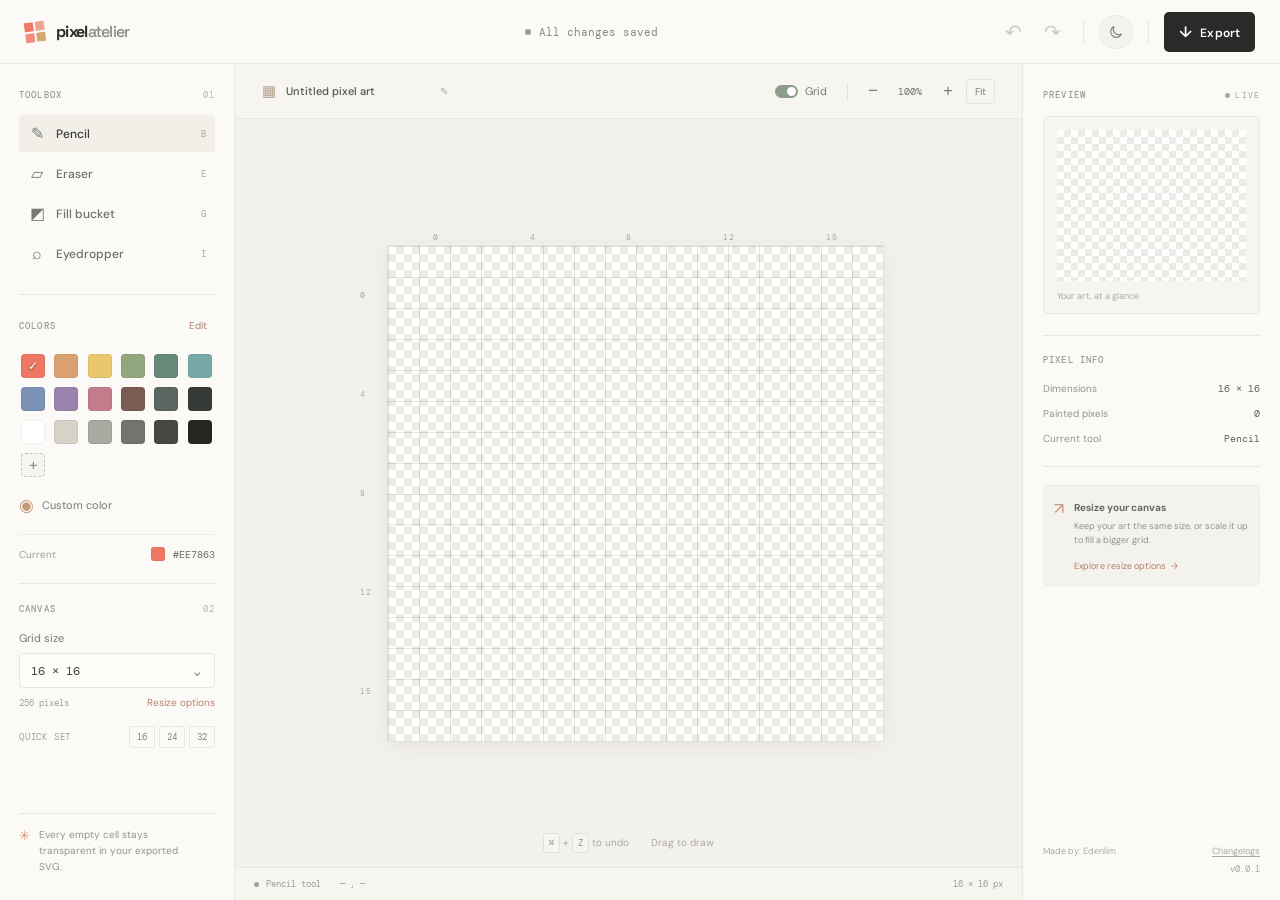
==== commit 5609f4ab: "Feat: Mobile responsive" ====
--- a/index.html
+++ b/index.html
@@ -20,7 +20,8 @@
       href="https://fonts.googleapis.com/css2?family=DM+Mono:wght@400;500&family=DM+Sans:wght@400;500;600;700&family=Space+Grotesk:wght@500;600;700&display=swap"
       rel="stylesheet"
     />
-    <link rel="stylesheet" href="styles.css" />
+    <link rel="stylesheet" href="css/styles.css" />
+    <link rel="stylesheet" href="css/responsive.css" />
   </head>
   <body>
     <div class="app-shell">
@@ -84,8 +85,8 @@
             </svg>
           </button>
           <span class="top-divider"></span>
-          <button class="export-button" id="exportBtn">
-            <span>↓</span> Export SVG
+          <button class="export-button" id="exportBtn" type="button">
+            <span>↓</span> Export
           </button>
         </div>
       </header>
@@ -126,7 +127,7 @@
 
           <div class="section-rule"></div>
           <div class="section-heading">
-            <span>COLOURS</span>
+            <span>COLORS</span>
             <button
               id="paletteAction"
               class="palette-action"
@@ -138,12 +139,12 @@
           </div>
           <div class="swatches" id="swatches"></div>
           <label class="custom-color"
-            ><span class="color-wheel">◉</span><span>Custom colour</span
+            ><span class="color-wheel">◉</span><span>Custom color</span
             ><input
               id="customColor"
               type="color"
               value="#ee7863"
-              aria-label="Choose custom colour"
+              aria-label="Choose custom color"
           /></label>
           <div class="current-color-row">
             <span>Current</span
@@ -222,8 +223,11 @@
               </div>
             </div>
             <div class="stage-tip">
-              <span class="tip-key">⌘</span> + <span class="tip-key">Z</span> to
-              undo <span class="tip-separator">·</span> Drag to draw
+              <span class="desktop-stage-tip">
+                <span class="tip-key">⌘</span> + <span class="tip-key">Z</span>
+                to undo <span class="tip-separator">·</span> Drag to draw
+              </span>
+              <span class="mobile-stage-tip">Drag to draw · Pinch to zoom</span>
             </div>
           </div>
           <footer class="canvas-footer">
@@ -276,139 +280,17 @@
             </div>
           </div>
           <div class="right-bottom">
-            <span class="keyboard-icon">⌨</span
-            ><span>Made for the joy of making</span><span class="heart">♥</span>
+            <div class="creator-links">
+              <span>Made by: Edenlim</span>
+              <button id="changelogBtn" type="button">Changelogs</button>
+            </div>
+            <span class="app-version">v0.0.1</span>
           </div>
         </aside>
       </main>
     </div>
 
-    <dialog id="resizeDialog" class="modal">
-      <form method="dialog" class="modal-close-form">
-        <button class="modal-close" aria-label="Close">×</button>
-      </form>
-      <div class="modal-kicker"><span>CANVAS SETTINGS</span><span>✳</span></div>
-      <h2>Make room for<br /><em>more pixels.</em></h2>
-      <p class="modal-description">
-        Choose a new canvas size and decide how your artwork should adapt.
-      </p>
-      <label class="modal-field"
-        >New dimensions
-        <span class="input-pair"
-          ><input
-            id="widthInput"
-            type="number"
-            min="1"
-            max="128"
-            value="32"
-            aria-label="New width" /><b>×</b
-          ><input
-            id="heightInput"
-            type="number"
-            min="1"
-            max="128"
-            value="32"
-            aria-label="New height" /><button
-            id="aspectRatioLock"
-            class="aspect-ratio-lock is-locked"
-            type="button"
-            aria-label="Unlock aspect ratio"
-            aria-pressed="true"
-            title="Unlock aspect ratio"
-            ><svg class="lock-icon lock-icon-closed" viewBox="0 0 24 24" aria-hidden="true"><rect x="5" y="10" width="14" height="11" rx="2"/><path d="M8 10V7a4 4 0 0 1 8 0v3"/></svg><svg class="lock-icon lock-icon-open" viewBox="0 0 24 24" aria-hidden="true"><rect x="5" y="10" width="14" height="11" rx="2"/><path d="M8 10V7a4 4 0 0 1 7-2"/></svg></button></span
-      ></label>
-      <div class="resize-options">
-        <label class="resize-option selected"
-          ><input type="radio" name="resizeMode" value="expand" checked /><span
-            class="option-art expand-art"
-            ><i></i><i></i><i></i><i></i></span
-          ><span class="option-copy"
-            ><strong>Expand canvas</strong
-            ><small>Keep every pixel its original size</small></span
-          ><span class="radio-mark"></span
-        ></label>
-        <label class="resize-option"
-          ><input type="radio" name="resizeMode" value="scale" /><span
-            class="option-art scale-art"
-            ><i></i><i></i><i></i><i></i></span
-          ><span class="option-copy"
-            ><strong>Scale artwork</strong
-            ><small>Resize your art to fill the new canvas</small></span
-          ><span class="radio-mark"></span
-        ></label>
-      </div>
-      <div class="modal-hint">
-        <span>✦</span
-        ><span id="resizeHint"
-          >Your drawing stays the same size, with extra room around it.</span
-        >
-      </div>
-      <div class="modal-actions">
-        <button type="button" class="cancel-button" id="cancelResize">
-          Cancel</button
-        ><button type="button" class="apply-button" id="applyResize">
-          Apply new size <span>→</span>
-        </button>
-      </div>
-    </dialog>
-
-    <dialog id="customDialog" class="modal compact-modal">
-      <form method="dialog" class="modal-close-form">
-        <button class="modal-close" aria-label="Close">×</button>
-      </form>
-      <div class="modal-kicker"><span>CANVAS SETTINGS</span><span>✳</span></div>
-      <h2>Set your <em>canvas.</em></h2>
-      <p class="modal-description">
-        Choose any dimensions from 1 to 128 pixels.
-      </p>
-      <label class="modal-field"
-        >Dimensions
-        <span class="input-pair"
-          ><input
-            id="customWidth"
-            type="number"
-            min="1"
-            max="128"
-            value="16"
-            aria-label="Canvas width" /><b>×</b
-          ><input
-            id="customHeight"
-            type="number"
-            min="1"
-            max="128"
-            value="16"
-            aria-label="Canvas height" /></span
-      ></label>
-      <div class="modal-actions">
-        <button type="button" class="cancel-button" id="cancelCustom">
-          Cancel</button
-        ><button type="button" class="apply-button" id="applyCustom">
-          Create canvas <span>→</span>
-        </button>
-      </div>
-    </dialog>
-
-    <dialog id="colorDialog" class="modal">
-      <div class="modal-kicker"><span>ADD TO PALETTE</span><span>✳</span></div>
-      <h2>Choose a <em>colour.</em></h2>
-      <p class="modal-description">
-        Pick a colour for a new swatch in your palette.
-      </p>
-
-      <div class="swatch-color-field">
-        <label for="swatchColorPicker">Swatch colour</label>
-        <input id="swatchColorPicker" type="color" value="#ee7863" />
-      </div>
-
-      <div class="modal-actions">
-        <button type="button" class="cancel-button" id="cancelColor">
-          Cancel
-        </button>
-        <button type="button" class="apply-button" id="confirmColor">
-          Confirm <span>→</span>
-        </button>
-      </div>
-    </dialog>
+    <div id="dialogContainer"></div>
 
     <input
       id="colorFile"
--- a/css/styles.css
+++ b/css/styles.css
@@ -0,0 +1,1791 @@
+/*------- BASE THEME AND TYPOGRAPHY -------*/
+
+:root {
+  color-scheme: light;
+  --paper: #f4f2ec;
+  --panel: #fbfaf7;
+  --ink: #282b27;
+  --muted: #92958e;
+  --line: #e9e7df;
+  --accent: #ee7863;
+  --green: #728776;
+  --work-area: #f3f1eb;
+  --toolbar-surface: #f7f5ef;
+  --surface: #fffdf9;
+  --surface-soft: #f4f2ec;
+  --surface-hover: #f1efe8;
+  --text-secondary: #777a72;
+  --text-muted: #92948c;
+  --text-faint: #aaa99f;
+  --border-soft: #e9e7df;
+  --checker-base: #fff;
+  --checker-tile: #ecebe6;
+  --checker-dark-tile: #373a34;
+  --mono: "DM Mono", monospace;
+  --sans: "DM Sans", sans-serif;
+  --display: "Space Grotesk", sans-serif;
+}
+
+* {
+  box-sizing: border-box;
+}
+
+body {
+  margin: 0;
+  background: var(--paper);
+  color: var(--ink);
+  font-family: var(--sans);
+  font-size: 13px;
+  transition:
+    background-color 320ms ease,
+    color 320ms ease;
+}
+
+.app-shell {
+  min-height: 100vh;
+  display: flex;
+  flex-direction: column;
+}
+
+/*------- HEADER AND THEME SWITCH -------*/
+
+.topbar {
+  height: 64px;
+  background: var(--panel);
+  border-bottom: 1px solid var(--line);
+  display: flex;
+  align-items: center;
+  justify-content: space-between;
+  padding: 0 25px;
+  flex-shrink: 0;
+}
+
+.brand {
+  display: flex;
+  align-items: center;
+  gap: 11px;
+  color: var(--ink);
+  font: 700 16px var(--display);
+  text-decoration: none;
+  letter-spacing: -0.7px;
+}
+
+.brand-light {
+  font-weight: 500;
+  color: #888b84;
+}
+
+.brand-mark {
+  height: 20px;
+  width: 20px;
+  display: grid;
+  grid-template-columns: repeat(2, 1fr);
+  grid-template-rows: repeat(2, 1fr);
+  gap: 2px;
+  transform: rotate(-8deg);
+}
+
+.brand-mark i {
+  display: block;
+  background: var(--accent);
+  border-radius: 1px;
+}
+
+.brand-mark i:nth-child(2) {
+  opacity: 0.68;
+}
+
+.brand-mark i:nth-child(3) {
+  opacity: 0.84;
+}
+
+.brand-mark i:nth-child(4) {
+  background: #d5a672;
+}
+
+.topbar-center {
+  font: 11px var(--mono);
+  color: #858980;
+  display: flex;
+  align-items: center;
+  gap: 8px;
+  margin-left: 55px;
+}
+
+.status-dot,
+.footer-dot {
+  width: 6px;
+  height: 6px;
+  border-radius: 50%;
+  background: #92a68e;
+  display: inline-block;
+}
+
+.topbar-actions {
+  display: flex;
+  align-items: center;
+  gap: 8px;
+}
+
+.icon-button {
+  border: 0;
+  background: transparent;
+  color: #757870;
+  font-size: 20px;
+  width: 31px;
+  height: 32px;
+  border-radius: 5px;
+  cursor: pointer;
+}
+
+.icon-button:hover:not(:disabled) {
+  background: #f1efe8;
+  color: var(--ink);
+}
+
+.icon-button:disabled {
+  opacity: 0.35;
+}
+
+.top-divider {
+  height: 22px;
+  border-left: 1px solid var(--line);
+  margin: 0 7px;
+}
+
+.theme-toggle {
+  position: relative;
+  display: grid;
+  place-items: center;
+  width: 34px;
+  height: 34px;
+  border: 1px solid var(--line);
+  border-radius: 50%;
+  background: var(--surface-soft);
+  color: var(--text-secondary);
+  cursor: pointer;
+  transition:
+    background-color 280ms ease,
+    border-color 280ms ease,
+    color 280ms ease,
+    transform 280ms ease;
+}
+
+.theme-toggle:hover {
+  color: var(--accent);
+  transform: rotate(-8deg);
+}
+
+.theme-icon {
+  position: absolute;
+  width: 16px;
+  height: 16px;
+  fill: none;
+  stroke: currentColor;
+  stroke-linecap: round;
+  stroke-linejoin: round;
+  stroke-width: 1.6;
+  transition:
+    opacity 260ms ease,
+    transform 360ms cubic-bezier(0.2, 0.75, 0.25, 1);
+}
+
+.theme-icon-sun {
+  opacity: 0;
+  transform: rotate(-80deg) scale(0.65);
+}
+
+.theme-icon-moon {
+  opacity: 1;
+  transform: rotate(0) scale(1);
+}
+
+.export-button {
+  background: var(--ink);
+  border: 0;
+  color: #fff;
+  border-radius: 5px;
+  padding: 10px 15px;
+  font: 600 12px var(--sans);
+  cursor: pointer;
+  letter-spacing: 0.1px;
+}
+
+.export-button:hover {
+  background: #41453e;
+}
+
+.export-button span {
+  font-size: 15px;
+  margin-right: 5px;
+}
+
+.visually-hidden {
+  position: absolute;
+  width: 1px;
+  height: 1px;
+  padding: 0;
+  margin: -1px;
+  overflow: hidden;
+  clip: rect(0, 0, 0, 0);
+  white-space: nowrap;
+  border: 0;
+}
+
+.workspace {
+  display: grid;
+  grid-template-columns: 235px minmax(450px, 1fr) 258px;
+  min-height: calc(100vh - 64px);
+  flex: 1;
+}
+
+.sidebar {
+  background: var(--panel);
+  padding: 25px 19px;
+  position: relative;
+}
+
+.left-sidebar {
+  border-right: 1px solid var(--line);
+}
+
+.right-sidebar {
+  border-left: 1px solid var(--line);
+  padding: 25px 20px;
+}
+
+/*------- SIDE PANELS AND COLOR PALETTE -------*/
+
+.sidebar-heading,
+.section-heading {
+  display: flex;
+  justify-content: space-between;
+  align-items: center;
+  color: #9a9b93;
+  font: 500 9px var(--mono);
+  letter-spacing: 1.15px;
+}
+
+.tiny-label {
+  font: 9px var(--mono);
+  color: #b8b8af;
+}
+
+.tool-list {
+  display: flex;
+  flex-direction: column;
+  gap: 3px;
+  margin-top: 14px;
+}
+
+.tool-button {
+  height: 37px;
+  border: 0;
+  border-radius: 4px;
+  background: transparent;
+  text-align: left;
+  display: flex;
+  align-items: center;
+  padding: 0 9px;
+  gap: 10px;
+  color: #6d706a;
+  font: 500 12px var(--sans);
+  cursor: pointer;
+}
+
+.tool-button:hover {
+  background: #f4f2ec;
+}
+
+.tool-button.active {
+  color: #383a34;
+  background: #f1efe8;
+}
+
+.tool-button .tool-icon {
+  width: 18px;
+  color: #767a72;
+  font-size: 16px;
+  text-align: center;
+}
+
+.tool-button kbd {
+  margin-left: auto;
+  font: 9px var(--mono);
+  color: #a6a69e;
+}
+
+.section-rule {
+  height: 1px;
+  background: var(--line);
+  margin: 22px 0 19px;
+}
+
+.swatches {
+  display: grid;
+  grid-template-columns: repeat(6, 1fr);
+  gap: 9px 8px;
+  padding: 17px 2px 12px;
+}
+
+.swatch {
+  width: 24px;
+  height: 24px;
+  border-radius: 4px;
+  cursor: pointer;
+  border: 1px solid rgba(0, 0, 0, 0.06);
+  position: relative;
+  transition: transform 0.12s;
+}
+
+.swatch:hover {
+  transform: scale(1.12);
+}
+
+.swatch-add {
+  display: grid;
+  place-items: center;
+  border: 1px dashed #c8c7bd;
+  background: #f7f5ef;
+  color: #8e9087;
+  font: 16px/1 var(--sans);
+}
+
+.swatch-add:hover {
+  border-color: #bd8a73;
+  background: #f5eee8;
+  color: #a86f59;
+}
+
+.palette-action {
+  min-width: 34px;
+  height: 23px;
+  padding: 0 7px;
+  border: 1px solid transparent;
+  border-radius: 4px;
+  background: transparent;
+  color: #aa806c;
+  font: 10px var(--sans);
+  cursor: pointer;
+}
+
+.palette-action:hover,
+.palette-action.is-editing {
+  border-color: #e7d8ce;
+  background: #f7f0eb;
+}
+
+.palette-action.is-trash {
+  display: inline-flex;
+  align-items: center;
+  justify-content: center;
+  gap: 4px;
+  color: #a8584c;
+}
+
+.palette-action.is-trash svg {
+  width: 13px;
+  height: 13px;
+  fill: none;
+  stroke: currentColor;
+  stroke-linecap: round;
+  stroke-linejoin: round;
+  stroke-width: 1.5;
+}
+
+.palette-action.drop-target {
+  color: #fff;
+  border-color: #a8584c;
+  background: #b56457;
+}
+
+.swatches.is-editing .swatch[data-removable="true"] {
+  animation: swatch-wiggle 0.22s ease-in-out infinite alternate;
+}
+
+.swatches.is-editing .swatch[data-removable="true"]:nth-child(even) {
+  animation-delay: 0.11s;
+}
+
+.swatch[data-removable="true"].is-selected {
+  outline: 2px solid #bd8069;
+  outline-offset: 2px;
+}
+
+.swatch[data-removable="true"].is-selected::after {
+  content: "";
+  position: absolute;
+  inset: 0;
+  border-radius: 4px;
+  background-color: #272a25a6;
+  background-image: url("data:image/svg+xml,%3Csvg xmlns='http://www.w3.org/2000/svg' viewBox='0 0 15 15' fill='none' stroke='%23ffffff'%3E%3Cpath d='M4.5 3V1.5C4.5 0.947715 4.94772 0.5 5.5 0.5H9.5C10.0523 0.5 10.5 0.947715 10.5 1.5V3M0 3.5H15M1.5 3.5V13.5C1.5 14.0523 1.94772 14.5 2.5 14.5H12.5C13.0523 14.5 13.5 14.0523 13.5 13.5V3.5M7.5 7V12M4.5 9V12M10.5 9V12'/%3E%3C/svg%3E");
+  background-repeat: no-repeat;
+  background-position: center;
+  background-size: 50%;
+}
+
+@keyframes swatch-wiggle {
+  from {
+    transform: rotate(-2deg);
+  }
+
+  to {
+    transform: rotate(2deg);
+  }
+}
+
+.swatch-color-field {
+  display: flex;
+  align-items: center;
+  justify-content: space-between;
+  margin-top: 20px;
+  color: #777a72;
+  font-size: 11px;
+}
+
+.swatch-color-field input {
+  width: 54px;
+  height: 36px;
+  padding: 3px;
+  border: 1px solid #e7e5dd;
+  border-radius: 4px;
+  background: #fffdf9;
+  cursor: pointer;
+}
+
+.swatch.active:after {
+  content: "✓";
+  color: white;
+  text-shadow: 0 1px 3px #444;
+  position: absolute;
+  inset: 0;
+  display: grid;
+  place-items: center;
+  font-size: 12px;
+}
+
+.custom-color {
+  height: 32px;
+  display: flex;
+  align-items: center;
+  gap: 8px;
+  color: #777a73;
+  font-size: 11px;
+  cursor: pointer;
+  position: relative;
+}
+
+.custom-color input {
+  position: absolute;
+  opacity: 0;
+  width: 100%;
+  height: 100%;
+  cursor: pointer;
+}
+
+.color-wheel {
+  font-size: 17px;
+  color: #c49c78;
+}
+
+.current-color-row {
+  margin-top: 13px;
+  padding-top: 12px;
+  border-top: 1px solid #efede7;
+  display: flex;
+  align-items: center;
+  gap: 8px;
+  color: #a0a198;
+  font-size: 10px;
+}
+
+.current-chip {
+  width: 14px;
+  height: 14px;
+  border-radius: 3px;
+  border: 1px solid #0001;
+  margin-left: auto;
+}
+
+.current-color-row code {
+  font: 10px var(--mono);
+  color: #696c65;
+}
+
+.dimension-control > label {
+  display: block;
+  margin: 16px 0 8px;
+  color: #767971;
+  font-size: 11px;
+}
+
+.select-wrap {
+  position: relative;
+}
+
+.select-wrap select {
+  appearance: none;
+  width: 100%;
+  height: 35px;
+  border: 1px solid #e8e6de;
+  background: #fffdf9;
+  border-radius: 4px;
+  padding: 0 11px;
+  color: #41443e;
+  font: 12px var(--mono);
+  outline: none;
+}
+
+.select-wrap select:focus {
+  border-color: #c5b4a0;
+}
+
+.select-wrap > span {
+  position: absolute;
+  right: 11px;
+  top: 8px;
+  color: #92948c;
+  pointer-events: none;
+  font-size: 15px;
+}
+
+.dimension-meta {
+  display: flex;
+  justify-content: space-between;
+  align-items: center;
+  color: #a0a198;
+  font: 9px var(--mono);
+  padding-top: 8px;
+}
+
+.text-button {
+  border: 0;
+  background: none;
+  padding: 0;
+  color: #ba806c;
+  font: 10px var(--sans);
+  cursor: pointer;
+}
+
+.text-button:hover {
+  text-decoration: underline;
+}
+
+.quick-sizes {
+  display: flex;
+  justify-content: space-between;
+  align-items: center;
+  margin-top: 17px;
+}
+
+.quick-sizes > span {
+  color: #a0a198;
+  font: 9px var(--mono);
+  letter-spacing: 0.8px;
+}
+
+.quick-sizes div {
+  display: flex;
+  gap: 4px;
+}
+
+.quick-sizes button {
+  border: 1px solid #e9e7df;
+  background: transparent;
+  border-radius: 3px;
+  color: #82857e;
+  font: 9px var(--mono);
+  padding: 4px 7px;
+  cursor: pointer;
+}
+
+.quick-sizes button:hover {
+  background: #f1efe8;
+  color: #393b35;
+}
+
+.sidebar-note {
+  position: absolute;
+  bottom: 25px;
+  left: 19px;
+  right: 19px;
+  border-top: 1px solid var(--line);
+  padding-top: 13px;
+  display: flex;
+  gap: 9px;
+  align-items: flex-start;
+  color: #92948d;
+}
+
+.sidebar-note p {
+  margin: 0;
+  font-size: 10px;
+  line-height: 1.6;
+  max-width: 150px;
+}
+
+.note-spark {
+  color: #d49c72;
+  font-size: 13px;
+}
+
+/*------- DRAWING CANVAS AND LIVE PREVIEW -------*/
+
+.canvas-area {
+  display: flex;
+  flex-direction: column;
+  min-width: 0;
+  background: var(--work-area);
+}
+
+.canvas-toolbar {
+  height: 55px;
+  border-bottom: 1px solid var(--line);
+  display: flex;
+  align-items: center;
+  justify-content: space-between;
+  padding: 0 27px;
+  background: var(--toolbar-surface);
+}
+
+.document-name {
+  display: flex;
+  align-items: center;
+  gap: 8px;
+  color: #797d75;
+}
+
+.file-icon {
+  color: #af9e8a;
+  font-size: 15px;
+}
+
+.document-name input {
+  width: 148px;
+  border: 0;
+  background: transparent;
+  color: #51544d;
+  font: 500 11px var(--sans);
+  outline: 0;
+}
+
+.document-name input:focus {
+  border-bottom: 1px solid #ce9e87;
+}
+
+.edit-icon {
+  color: #aaa99f;
+  font-size: 10px;
+}
+
+.canvas-tools {
+  display: flex;
+  align-items: center;
+  gap: 9px;
+  color: #777a72;
+}
+
+.toggle-button {
+  border: 0;
+  background: transparent;
+  color: #767971;
+  display: flex;
+  align-items: center;
+  gap: 7px;
+  font: 11px var(--sans);
+  cursor: pointer;
+}
+
+.toggle-track {
+  width: 23px;
+  height: 13px;
+  border-radius: 10px;
+  background: #d7d8ce;
+  padding: 2px;
+  display: block;
+}
+
+.toggle-track i {
+  display: block;
+  background: white;
+  width: 9px;
+  height: 9px;
+  border-radius: 50%;
+  transition: transform 0.15s;
+}
+
+.toggle-button.on .toggle-track {
+  background: #8b9d8b;
+}
+
+.toggle-button.on .toggle-track i {
+  transform: translateX(10px);
+}
+
+.toolbar-sep {
+  height: 17px;
+  border-left: 1px solid #e1dfd6;
+  margin: 0 5px;
+}
+
+.zoom-button {
+  border: 0;
+  background: transparent;
+  color: #7b7d76;
+  font-size: 17px;
+  width: 20px;
+  cursor: pointer;
+}
+
+.zoom-button:hover {
+  color: #292c27;
+}
+
+.zoom-label {
+  font: 10px var(--mono);
+  color: #6e716a;
+  min-width: 37px;
+  text-align: center;
+}
+
+.fit-button {
+  border: 1px solid #e5e3dc;
+  background: transparent;
+  color: #7b7d76;
+  font: 10px var(--sans);
+  border-radius: 3px;
+  padding: 5px 8px;
+  cursor: pointer;
+}
+
+.canvas-stage {
+  position: relative;
+  flex: 1;
+  display: flex;
+  align-items: center;
+  justify-content: center;
+  overflow: hidden;
+  min-height: 420px;
+}
+
+.canvas-card {
+  position: relative;
+  padding: 14px 14px 14px 28px;
+}
+
+.pixel-canvas-wrap {
+  width: min(55vh, min(52vw, 600px));
+  height: min(55vh, min(52vw, 600px));
+  min-width: 240px;
+  min-height: 240px;
+  max-width: 600px;
+  max-height: 600px;
+  box-shadow:
+    0 4px 18px #3b3b3014,
+    0 0 0 1px var(--line);
+  position: relative;
+  background-color: var(--checker-base);
+  isolation: isolate;
+}
+
+.pixel-canvas-wrap::before,
+.pixel-canvas-wrap::after,
+.preview-checker::before,
+.preview-checker::after {
+  content: "";
+  position: absolute;
+  inset: 0;
+  z-index: 0;
+  pointer-events: none;
+  transition: opacity 320ms ease;
+}
+
+.pixel-canvas-wrap::before {
+  background-image:
+    linear-gradient(45deg, var(--checker-tile) 25%, transparent 25%),
+    linear-gradient(-45deg, var(--checker-tile) 25%, transparent 25%),
+    linear-gradient(45deg, transparent 75%, var(--checker-tile) 75%),
+    linear-gradient(-45deg, transparent 75%, var(--checker-tile) 75%);
+  background-size: 16px 16px;
+  background-position:
+    0 0,
+    0 8px,
+    8px -8px,
+    -8px 0;
+  opacity: 1;
+}
+
+.pixel-canvas-wrap::after {
+  background-image:
+    linear-gradient(45deg, var(--checker-dark-tile) 25%, transparent 25%),
+    linear-gradient(-45deg, var(--checker-dark-tile) 25%, transparent 25%),
+    linear-gradient(45deg, transparent 75%, var(--checker-dark-tile) 75%),
+    linear-gradient(-45deg, transparent 75%, var(--checker-dark-tile) 75%);
+  background-size: 16px 16px;
+  background-position:
+    0 0,
+    0 8px,
+    8px -8px,
+    -8px 0;
+  opacity: 0;
+}
+
+.pixel-canvas-wrap canvas {
+  position: relative;
+  z-index: 1;
+  display: block;
+  width: 100%;
+  height: 100%;
+  image-rendering: pixelated;
+  cursor: crosshair;
+  touch-action: none;
+}
+
+.canvas-coordinate {
+  position: absolute;
+  color: #aaa99f;
+  font: 8px var(--mono);
+  letter-spacing: 1px;
+  pointer-events: none;
+}
+
+.top-coord {
+  top: 0;
+  left: 28px;
+  right: 14px;
+  display: flex;
+  justify-content: space-around;
+}
+
+.left-coord {
+  left: 0;
+  top: 14px;
+  bottom: 14px;
+  display: flex;
+  flex-direction: column;
+  justify-content: space-around;
+}
+
+.stage-tip {
+  position: absolute;
+  bottom: 18px;
+  color: #aaa99f;
+  font-size: 10px;
+}
+
+.mobile-stage-tip {
+  display: none;
+}
+
+.tip-key {
+  font: 9px var(--mono);
+  padding: 3px 5px;
+  border: 1px solid #e2e0d8;
+  background: #f7f5ef;
+  border-radius: 3px;
+  color: #8c8e86;
+}
+
+.tip-separator {
+  margin: 0 7px;
+}
+
+.canvas-footer {
+  height: 33px;
+  background: #f7f5ef;
+  border-top: 1px solid #e9e7df;
+  display: flex;
+  align-items: center;
+  padding: 0 19px;
+  gap: 19px;
+  color: #9b9d95;
+  font: 9px var(--mono);
+}
+
+.canvas-footer div {
+  display: flex;
+  align-items: center;
+  gap: 7px;
+}
+
+.canvas-footer .footer-dot {
+  width: 5px;
+  height: 5px;
+}
+
+.canvas-footer #canvasInfo {
+  margin-left: auto;
+}
+
+.live-label {
+  color: #9ca895;
+  display: flex;
+  align-items: center;
+  gap: 5px;
+  font-size: 8px;
+}
+
+.live-label i {
+  width: 5px;
+  height: 5px;
+  background: #9daf96;
+  border-radius: 50%;
+}
+
+.preview-frame {
+  margin-top: 15px;
+  padding: 13px 13px 11px;
+  background: var(--toolbar-surface);
+  border: 1px solid var(--line);
+  border-radius: 5px;
+  text-align: center;
+}
+
+.preview-checker {
+  height: 151px;
+  width: 100%;
+  position: relative;
+  isolation: isolate;
+  display: grid;
+  place-items: center;
+  background-color: var(--checker-base);
+}
+
+.preview-checker::before {
+  background-image:
+    linear-gradient(45deg, var(--checker-tile) 25%, transparent 25%),
+    linear-gradient(-45deg, var(--checker-tile) 25%, transparent 25%),
+    linear-gradient(45deg, transparent 75%, var(--checker-tile) 75%),
+    linear-gradient(-45deg, transparent 75%, var(--checker-tile) 75%);
+  background-size: 14px 14px;
+  background-position:
+    0 0,
+    0 7px,
+    7px -7px,
+    -7px 0;
+  opacity: 1;
+}
+
+.preview-checker::after {
+  background-image:
+    linear-gradient(45deg, var(--checker-dark-tile) 25%, transparent 25%),
+    linear-gradient(-45deg, var(--checker-dark-tile) 25%, transparent 25%),
+    linear-gradient(45deg, transparent 75%, var(--checker-dark-tile) 75%),
+    linear-gradient(-45deg, transparent 75%, var(--checker-dark-tile) 75%);
+  background-size: 14px 14px;
+  background-position:
+    0 0,
+    0 7px,
+    7px -7px,
+    -7px 0;
+  opacity: 0;
+}
+
+.preview-checker canvas {
+  position: relative;
+  z-index: 1;
+  width: 116px;
+  height: 116px;
+  image-rendering: pixelated;
+}
+
+.preview-caption {
+  display: block;
+  text-align: left;
+  color: #aaa99f;
+  font-size: 9px;
+  margin-top: 9px;
+}
+
+.right-sidebar .section-rule {
+  margin: 21px 0 18px;
+}
+
+.info-list {
+  display: flex;
+  flex-direction: column;
+  gap: 12px;
+  margin-top: 16px;
+}
+
+.info-list div {
+  display: flex;
+  justify-content: space-between;
+  align-items: center;
+  color: #92948c;
+  font-size: 10px;
+}
+
+.info-list strong {
+  font: 10px var(--mono);
+  color: #5e615a;
+}
+
+.tip-card {
+  display: flex;
+  gap: 10px;
+  background: #f4f2ec;
+  border: 1px solid #efede6;
+  border-radius: 5px;
+  padding: 12px 10px;
+}
+
+.tip-card-icon {
+  color: #c48e71;
+  font-size: 16px;
+}
+
+.tip-card strong {
+  font-size: 10px;
+  color: #666960;
+}
+
+.tip-card p {
+  font-size: 9px;
+  line-height: 1.55;
+  color: #92948c;
+  margin: 5px 0 8px;
+}
+
+.tip-card button {
+  padding: 0;
+  border: 0;
+  background: none;
+  color: #b47e68;
+  font: 9px var(--sans);
+  cursor: pointer;
+}
+
+.tip-card button span {
+  padding-left: 3px;
+}
+
+.right-bottom {
+  position: absolute;
+  bottom: 25px;
+  left: 20px;
+  right: 20px;
+  display: flex;
+  flex-direction: column;
+  align-items: center;
+  color: #aaa99f;
+  font-size: 9px;
+  gap: 6px;
+}
+
+.creator-links {
+  display: flex;
+  align-items: center;
+  justify-content: space-between;
+  width: 100%;
+}
+
+.creator-links button {
+  padding: 0;
+  border: 0;
+  background: transparent;
+  color: inherit;
+  font: inherit;
+  text-decoration: underline;
+  text-underline-offset: 2px;
+  cursor: pointer;
+}
+
+.creator-links button:hover {
+  color: var(--accent);
+}
+
+.app-version {
+  align-self: flex-end;
+  font: 9px var(--mono);
+}
+
+.keyboard-icon {
+  font-size: 13px;
+}
+
+.heart {
+  color: #d9a091;
+  margin-left: auto;
+  font-size: 10px;
+}
+
+/*------- DIALOGS AND NOTIFICATIONS -------*/
+
+.modal {
+  border: 1px solid #eeece5;
+  background: #fbfaf7;
+  border-radius: 8px;
+  padding: 28px 30px 22px;
+  width: 408px;
+  box-shadow: 0 16px 60px #27271f33;
+  color: var(--ink);
+}
+
+.modal::backdrop {
+  background: #25272056;
+  backdrop-filter: blur(2px);
+}
+
+.modal-close-form {
+  position: absolute;
+  right: 14px;
+  top: 14px;
+}
+
+.modal-close {
+  border: 0;
+  background: transparent;
+  color: #999b93;
+  font-size: 22px;
+  cursor: pointer;
+  line-height: 1;
+}
+
+.modal-kicker {
+  display: flex;
+  justify-content: space-between;
+  color: #a0a197;
+  font: 9px var(--mono);
+  letter-spacing: 1.2px;
+}
+
+.modal-kicker span:last-child {
+  color: #cd9e7a;
+  font-size: 13px;
+}
+
+.modal h2 {
+  font: 600 29px/1.05 var(--display);
+  letter-spacing: -1.2px;
+  margin: 22px 0 11px;
+}
+
+.modal h2 em {
+  color: #d18a72;
+  font-weight: 500;
+}
+
+.modal-description {
+  font-size: 11px;
+  line-height: 1.6;
+  color: #92948c;
+  margin: 0 0 19px;
+  max-width: 320px;
+}
+
+.modal-field {
+  display: flex;
+  justify-content: space-between;
+  align-items: center;
+  font-size: 10px;
+  color: #777a72;
+  margin-bottom: 14px;
+}
+
+.input-pair {
+  display: flex;
+  align-items: center;
+  gap: 8px;
+}
+
+.input-pair input {
+  width: 62px;
+  height: 34px;
+  background: #fffdf9;
+  border: 1px solid #e7e5dd;
+  border-radius: 4px;
+  text-align: center;
+  font: 12px var(--mono);
+  color: #42453e;
+  outline: 0;
+}
+
+.input-pair input:focus {
+  border-color: #c79b83;
+}
+
+.input-pair b {
+  font: 10px var(--mono);
+  color: #aaa99f;
+}
+
+.aspect-ratio-lock {
+  display: grid;
+  width: 30px;
+  height: 30px;
+  padding: 6px;
+  place-items: center;
+  color: #777a72;
+  background: transparent;
+  border: 1px solid #e7e5dd;
+  border-radius: 6px;
+  cursor: pointer;
+  transition:
+    color 180ms ease,
+    background-color 180ms ease,
+    border-color 180ms ease,
+    transform 180ms ease;
+}
+
+.aspect-ratio-lock:hover {
+  color: #a66c56;
+  background: #f8f2eb;
+  border-color: #c79b83;
+}
+
+.aspect-ratio-lock:active {
+  transform: scale(0.94);
+}
+
+.aspect-ratio-lock:focus-visible {
+  outline: 2px solid #c79b83;
+  outline-offset: 2px;
+}
+
+.lock-icon {
+  width: 16px;
+  height: 16px;
+  fill: none;
+  stroke: currentColor;
+  stroke-linecap: round;
+  stroke-linejoin: round;
+  stroke-width: 1.7;
+}
+
+.lock-icon-open,
+.aspect-ratio-lock:not(.is-locked) .lock-icon-closed {
+  display: none;
+}
+
+.aspect-ratio-lock:not(.is-locked) .lock-icon-open {
+  display: block;
+}
+
+.resize-options {
+  display: flex;
+  flex-direction: column;
+  gap: 8px;
+}
+
+.resize-option {
+  display: flex;
+  align-items: center;
+  gap: 11px;
+  padding: 10px;
+  border: 1px solid #e9e7df;
+  border-radius: 5px;
+  cursor: pointer;
+  position: relative;
+}
+
+.resize-option.selected {
+  border-color: #d3a58d;
+  background: #fbf7f2;
+}
+
+.resize-option input {
+  position: absolute;
+  opacity: 0;
+}
+
+.option-art {
+  width: 37px;
+  height: 37px;
+  display: grid;
+  grid-template-columns: repeat(2, 1fr);
+  grid-template-rows: repeat(2, 1fr);
+  gap: 2px;
+  background: #eceae2;
+  padding: 8px;
+  flex-shrink: 0;
+}
+
+.option-art i {
+  background: #e8846b;
+}
+
+.expand-art {
+  background: #e9e7de;
+}
+
+.expand-art i:nth-child(2),
+.expand-art i:nth-child(3) {
+  opacity: 0.7;
+}
+
+.scale-art {
+  gap: 1px;
+  padding: 5px;
+}
+
+.scale-art i {
+  background: #7d9682;
+}
+
+.option-copy {
+  display: flex;
+  flex-direction: column;
+  gap: 4px;
+}
+
+.option-copy strong {
+  font-size: 11px;
+  font-weight: 600;
+  color: #50534c;
+}
+
+.option-copy small {
+  font-size: 9px;
+  color: #989990;
+}
+
+.radio-mark {
+  margin-left: auto;
+  width: 14px;
+  height: 14px;
+  border: 1px solid #d5d4cc;
+  border-radius: 50%;
+  position: relative;
+}
+
+.selected .radio-mark {
+  border-color: #c98068;
+}
+
+.selected .radio-mark:after {
+  content: "";
+  position: absolute;
+  inset: 3px;
+  background: #c98068;
+  border-radius: 50%;
+}
+
+.modal-hint {
+  display: flex;
+  gap: 8px;
+  align-items: flex-start;
+  background: #f3f1eb;
+  border-radius: 4px;
+  padding: 9px 10px;
+  margin-top: 13px;
+  color: #898b83;
+  font-size: 9px;
+  line-height: 1.5;
+}
+
+.modal-hint span:first-child {
+  color: #c8946e;
+}
+
+.modal-actions {
+  display: flex;
+  justify-content: flex-end;
+  gap: 9px;
+  margin-top: 20px;
+}
+
+.cancel-button,
+.apply-button {
+  height: 35px;
+  border-radius: 4px;
+  padding: 0 13px;
+  font: 500 10px var(--sans);
+  cursor: pointer;
+}
+
+.cancel-button {
+  border: 1px solid #e5e3dc;
+  background: transparent;
+  color: #777a72;
+}
+
+.apply-button {
+  border: 0;
+  background: #30332e;
+  color: white;
+}
+
+.apply-button:hover {
+  background: #4b4f47;
+}
+
+.apply-button span {
+  padding-left: 12px;
+  color: #e0ac8c;
+}
+
+.compact-modal {
+  width: 375px;
+}
+
+.compact-modal h2 {
+  font-size: 27px;
+}
+
+.changelog-list {
+  display: grid;
+  gap: 10px;
+  max-height: min(45vh, 360px);
+  overflow-y: auto;
+  padding: 1px 5px 1px 1px;
+  scrollbar-gutter: stable;
+  overscroll-behavior: contain;
+}
+
+.changelog-entry {
+  padding: 13px 14px;
+  border: 1px solid var(--border-soft);
+  border-radius: 6px;
+  background: var(--surface-soft);
+  color: var(--text-secondary);
+  font-size: 10px;
+}
+
+.changelog-entry strong {
+  color: var(--ink);
+  font: 500 11px var(--mono);
+}
+
+.changelog-entry ul {
+  display: grid;
+  gap: 7px;
+  padding-left: 16px;
+  margin: 10px 0 0;
+  line-height: 1.5;
+}
+
+.export-format-options {
+  display: grid;
+  grid-template-columns: 1fr 1fr;
+  gap: 10px;
+  width: 100%;
+  padding: 0;
+  margin: 0;
+  border: 0;
+}
+
+.export-format-option {
+  display: flex;
+  align-items: center;
+  gap: 9px;
+  min-height: 64px;
+  padding: 10px;
+  border: 1px solid var(--border-soft);
+  border-radius: 6px;
+  background: var(--surface);
+  cursor: pointer;
+}
+
+.export-format-option:has(input:checked) {
+  border-color: #c79b83;
+  background: var(--surface-soft);
+  box-shadow: 0 0 0 1px #c79b83;
+}
+
+.export-format-option input {
+  accent-color: var(--accent);
+}
+
+.export-format-option span {
+  display: grid;
+  gap: 4px;
+}
+
+.export-format-option strong {
+  color: var(--ink);
+  font: 600 13px var(--sans);
+}
+
+.export-format-option small {
+  color: var(--text-secondary);
+  font-size: 10px;
+  line-height: 1.3;
+}
+
+#colorFile {
+  position: absolute;
+  left: -1000px;
+  width: 1px;
+  height: 1px;
+}
+
+.toast {
+  position: fixed;
+  bottom: 24px;
+  left: 50%;
+  transform: translate(-50%, 12px);
+  opacity: 0;
+  pointer-events: none;
+  background: #30332e;
+  color: #fff;
+  padding: 10px 15px;
+  border-radius: 5px;
+  font-size: 11px;
+  box-shadow: 0 5px 20px #2223;
+  transition: 0.2s;
+}
+
+.toast.show {
+  opacity: 1;
+  transform: translate(-50%, 0);
+}
+
+/*------- DARK MODE -------*/
+
+:root[data-theme="dark"] {
+  color-scheme: dark;
+  --paper: #191b18;
+  --panel: #22241f;
+  --ink: #e9e7df;
+  --muted: #a5a79d;
+  --line: #393c35;
+  --work-area: #1b1d19;
+  --toolbar-surface: #252722;
+  --surface: #2b2e29;
+  --surface-soft: #2a2d28;
+  --surface-hover: #343731;
+  --text-secondary: #c0c2b8;
+  --text-muted: #a4a69d;
+  --text-faint: #898c83;
+  --border-soft: #3b3e37;
+  --checker-base: #292c27;
+}
+
+body,
+.topbar,
+.sidebar,
+.canvas-area,
+.canvas-toolbar,
+.canvas-footer,
+.preview-frame,
+.preview-checker,
+.pixel-canvas-wrap,
+.tool-button,
+.icon-button,
+.theme-toggle,
+.swatch-add,
+.palette-action,
+.select-wrap select,
+.tip-card,
+.tip-key,
+.export-button,
+.quick-sizes button,
+.text-button,
+.tip-card button,
+.swatch-color-field input,
+.input-pair input,
+.aspect-ratio-lock,
+.resize-option,
+.modal-hint,
+.modal,
+.cancel-button,
+.apply-button {
+  transition:
+    background-color 320ms ease,
+    color 320ms ease,
+    border-color 320ms ease,
+    box-shadow 320ms ease;
+}
+
+:root[data-theme="dark"] .theme-icon-moon {
+  opacity: 0;
+  transform: rotate(80deg) scale(0.65);
+}
+
+:root[data-theme="dark"] .theme-icon-sun {
+  opacity: 1;
+  transform: rotate(0) scale(1);
+}
+
+:root[data-theme="dark"] .pixel-canvas-wrap::before,
+:root[data-theme="dark"] .preview-checker::before {
+  opacity: 0;
+}
+
+:root[data-theme="dark"] .pixel-canvas-wrap::after,
+:root[data-theme="dark"] .preview-checker::after {
+  opacity: 1;
+}
+
+:root[data-theme="dark"] .brand-light,
+:root[data-theme="dark"] .topbar-center,
+:root[data-theme="dark"] .sidebar-heading,
+:root[data-theme="dark"] .section-heading,
+:root[data-theme="dark"] .tool-button,
+:root[data-theme="dark"] .custom-color,
+:root[data-theme="dark"] .current-color-row,
+:root[data-theme="dark"] .dimension-control > label,
+:root[data-theme="dark"] .dimension-meta,
+:root[data-theme="dark"] .quick-sizes > span,
+:root[data-theme="dark"] .sidebar-note,
+:root[data-theme="dark"] .document-name,
+:root[data-theme="dark"] .document-name input,
+:root[data-theme="dark"] .canvas-tools,
+:root[data-theme="dark"] .zoom-button,
+:root[data-theme="dark"] .zoom-label,
+:root[data-theme="dark"] .fit-button,
+:root[data-theme="dark"] .canvas-coordinate,
+:root[data-theme="dark"] .stage-tip,
+:root[data-theme="dark"] .tip-key,
+:root[data-theme="dark"] .canvas-footer,
+:root[data-theme="dark"] .preview-caption,
+:root[data-theme="dark"] .info-list div,
+:root[data-theme="dark"] .info-list strong,
+:root[data-theme="dark"] .tip-card strong,
+:root[data-theme="dark"] .tip-card p,
+:root[data-theme="dark"] .right-bottom,
+:root[data-theme="dark"] .modal-description,
+:root[data-theme="dark"] .modal-field,
+:root[data-theme="dark"] .option-copy strong,
+:root[data-theme="dark"] .option-copy small,
+:root[data-theme="dark"] .modal-hint,
+:root[data-theme="dark"] .swatch-color-field {
+  color: var(--text-secondary);
+}
+
+:root[data-theme="dark"] .tiny-label,
+:root[data-theme="dark"] .sidebar-note p,
+:root[data-theme="dark"] .modal-kicker {
+  color: var(--text-faint);
+}
+
+:root[data-theme="dark"] .tool-button:hover,
+:root[data-theme="dark"] .icon-button:hover:not(:disabled),
+:root[data-theme="dark"] .quick-sizes button:hover {
+  background: var(--surface-hover);
+}
+
+:root[data-theme="dark"] .tool-button.active {
+  color: var(--ink);
+  background: #353831;
+}
+
+:root[data-theme="dark"] .tool-button .tool-icon,
+:root[data-theme="dark"] .tool-button kbd,
+:root[data-theme="dark"] .select-wrap > span,
+:root[data-theme="dark"] .current-color-row code,
+:root[data-theme="dark"] .input-pair b {
+  color: var(--text-muted);
+}
+
+:root[data-theme="dark"] .swatch-add {
+  color: #c3b6a8;
+  border-color: #65675e;
+  background: #2c2f29;
+}
+
+:root[data-theme="dark"] .swatch-add:hover {
+  color: #f0b49a;
+  border-color: #bd8a73;
+  background: #392f2a;
+}
+
+:root[data-theme="dark"] .palette-action:hover,
+:root[data-theme="dark"] .palette-action.is-editing {
+  background: #39302b;
+  border-color: #594238;
+}
+
+:root[data-theme="dark"] .select-wrap select,
+:root[data-theme="dark"] .input-pair input,
+:root[data-theme="dark"] .aspect-ratio-lock {
+  color: var(--ink);
+  background: var(--surface);
+  border-color: var(--border-soft);
+}
+
+:root[data-theme="dark"] .aspect-ratio-lock:hover {
+  color: #efb49a;
+  background: var(--surface-hover);
+  border-color: #bd8a73;
+}
+
+:root[data-theme="dark"] .quick-sizes button,
+:root[data-theme="dark"] .fit-button,
+:root[data-theme="dark"] .tip-key {
+  color: var(--text-secondary);
+  border-color: var(--border-soft);
+  background: var(--surface-soft);
+}
+
+:root[data-theme="dark"] .text-button,
+:root[data-theme="dark"] .tip-card button {
+  color: #e6a58a;
+}
+
+:root[data-theme="dark"] .export-button {
+  color: #282b27;
+  background: #e4d9c9;
+}
+
+:root[data-theme="dark"] .export-button:hover {
+  background: #f0e9dd;
+}
+
+:root[data-theme="dark"] .document-name input {
+  color: var(--ink);
+}
+
+:root[data-theme="dark"] .tip-card {
+  background: var(--surface-soft);
+  border-color: var(--border-soft);
+}
+
+:root[data-theme="dark"] .modal {
+  color: var(--ink);
+  background: #242621;
+  border-color: #3c3f38;
+}
+
+:root[data-theme="dark"] .modal::backdrop {
+  background: #090a08a6;
+}
+
+:root[data-theme="dark"] .resize-option {
+  border-color: var(--border-soft);
+}
+
+:root[data-theme="dark"] .resize-option.selected {
+  background: #322b26;
+  border-color: #8d6654;
+}
+
+:root[data-theme="dark"] .option-art,
+:root[data-theme="dark"] .expand-art {
+  background: #373a34;
+}
+
+:root[data-theme="dark"] .modal-hint {
+  background: #2d302b;
+}
+
+:root[data-theme="dark"] .cancel-button {
+  color: var(--text-secondary);
+  border-color: var(--border-soft);
+}
+
+:root[data-theme="dark"] .apply-button {
+  color: #282b27;
+  background: #e4d9c9;
+}
+
+:root[data-theme="dark"] .apply-button:hover {
+  background: #f0e9dd;
+}
+
+:root[data-theme="dark"] .swatch-color-field input {
+  border-color: var(--border-soft);
+  background: var(--surface);
+}
+
+@media (prefers-reduced-motion: reduce) {
+  *,
+  *::before,
+  *::after {
+    scroll-behavior: auto !important;
+    animation-duration: 0.01ms !important;
+    animation-iteration-count: 1 !important;
+    transition-duration: 0.01ms !important;
+  }
+}
--- a/css/responsive.css
+++ b/css/responsive.css
@@ -0,0 +1,457 @@
+/*------- TABLET LAYOUT -------*/
+
+@media (max-width: 1100px) {
+  .workspace {
+    grid-template-columns: 205px minmax(0, 1fr) 220px;
+  }
+
+  .sidebar {
+    padding-left: 15px;
+    padding-right: 15px;
+  }
+
+  .pixel-canvas-wrap {
+    width: min(52vh, 44vw, 560px);
+    height: min(52vh, 44vw, 560px);
+  }
+}
+
+@media (max-width: 840px) {
+  .workspace {
+    grid-template-columns: 196px minmax(0, 1fr);
+  }
+
+  .right-sidebar {
+    display: none;
+  }
+
+  .canvas-toolbar {
+    padding-right: 16px;
+    padding-left: 16px;
+  }
+
+  .pixel-canvas-wrap {
+    width: min(62vw, 55vh, 600px);
+    height: min(62vw, 55vh, 600px);
+  }
+}
+
+/*------- PHONE AND SMALL TABLET LAYOUT -------*/
+
+@media (max-width: 680px) {
+  .topbar {
+    min-height: 60px;
+    height: auto;
+    padding: 10px var(--mobile-gutter, 18px);
+    gap: 12px;
+  }
+
+  .topbar-center {
+    display: none;
+  }
+
+  .topbar-actions {
+    gap: clamp(4px, 1.3vw, 8px);
+  }
+
+  .export-button {
+    min-height: 46px;
+    padding: 10px 16px;
+    font-size: 14px;
+  }
+
+  .workspace {
+    display: flex;
+    flex-direction: column;
+    min-height: 0;
+  }
+
+  .canvas-area {
+    order: 0;
+    min-height: 0;
+  }
+
+  .canvas-toolbar {
+    min-height: 54px;
+    height: auto;
+    padding: 7px var(--mobile-gutter, 18px);
+    gap: 8px;
+  }
+
+  .document-name {
+    min-width: 0;
+    gap: 6px;
+  }
+
+  .document-name input {
+    width: clamp(82px, 24vw, 140px);
+    min-width: 0;
+    font-size: clamp(11px, 2.8vw, 13px);
+  }
+
+  .canvas-tools {
+    flex-shrink: 0;
+    gap: clamp(2px, 1vw, 7px);
+  }
+
+  .toggle-button,
+  .zoom-button,
+  .fit-button {
+    min-height: 40px;
+  }
+
+  #zoomOut,
+  #zoomIn,
+  #zoomLabel,
+  .canvas-tools .toolbar-sep {
+    display: none;
+  }
+
+  #fitBtn {
+    min-width: 74px;
+    min-height: 46px;
+    margin-left: 3px;
+    padding: 8px 14px;
+    font-size: 13px;
+  }
+
+  .canvas-stage {
+    min-height: clamp(310px, 58vh, 560px);
+    min-height: clamp(310px, 58svh, 560px);
+  }
+
+  .canvas-card {
+    padding: 12px 12px 12px 24px;
+  }
+
+  .pixel-canvas-wrap {
+    width: min(calc(100vw - 58px), 47vh, 430px);
+    width: min(calc(100vw - 58px), 47svh, 430px);
+    height: min(calc(100vw - 58px), 47vh, 430px);
+    height: min(calc(100vw - 58px), 47svh, 430px);
+    min-width: 0;
+    min-height: 0;
+  }
+
+  .desktop-stage-tip {
+    display: none;
+  }
+
+  .mobile-stage-tip {
+    display: inline;
+  }
+
+  .stage-tip {
+    bottom: 10px;
+    font-size: clamp(10px, 2.8vw, 12px);
+  }
+
+  .canvas-footer {
+    min-height: 38px;
+    height: auto;
+    padding: 7px var(--mobile-gutter, 18px);
+    gap: 8px;
+    font-size: clamp(9px, 2.5vw, 11px);
+  }
+
+  .left-sidebar {
+    order: 1;
+    display: flex;
+    flex-direction: column;
+    gap: clamp(12px, 3.5vw, 18px);
+    padding: 20px var(--mobile-gutter, 18px) 26px;
+    border-top: 1px solid var(--line);
+    border-right: 0;
+  }
+
+  .left-sidebar > .sidebar-heading,
+  .section-heading {
+    font-size: 10px;
+  }
+
+  .tool-list {
+    display: grid;
+    grid-template-columns: repeat(4, minmax(0, 1fr));
+    gap: 6px;
+    margin-top: 0;
+  }
+
+  .tool-button {
+    justify-content: center;
+    gap: 5px;
+    min-width: 0;
+    min-height: 46px;
+    height: auto;
+    padding: 6px 3px;
+    font-size: clamp(10px, 2.7vw, 12px);
+  }
+
+  .tool-button .tool-icon {
+    width: auto;
+    font-size: 16px;
+  }
+
+  .tool-button kbd {
+    display: none;
+  }
+
+  .section-rule {
+    flex: 0 0 1px;
+    width: 100%;
+    margin: 0;
+  }
+
+  .swatches {
+    grid-template-columns: repeat(auto-fill, minmax(30px, 1fr));
+    gap: 10px clamp(7px, 2vw, 12px);
+    padding: 4px 0;
+  }
+
+  .swatch {
+    width: clamp(26px, 8vw, 32px);
+    height: clamp(26px, 8vw, 32px);
+    justify-self: center;
+  }
+
+  .custom-color,
+  .current-color-row {
+    min-height: 34px;
+    margin: 0;
+    font-size: 12px;
+  }
+
+  .current-chip {
+    width: 18px;
+    height: 18px;
+  }
+
+  .current-color-row code {
+    font-size: 11px;
+  }
+
+  .dimension-control {
+    width: 100%;
+  }
+
+  .dimension-control > label {
+    margin: 0 0 8px;
+    font-size: 12px;
+  }
+
+  .dimension-control .select-wrap select {
+    height: 42px;
+    font-size: 13px;
+  }
+
+  .dimension-meta {
+    padding-top: 9px;
+    font-size: 10px;
+  }
+
+  .text-button {
+    min-height: 34px;
+    font-size: 11px;
+  }
+
+  .quick-sizes,
+  .sidebar-note {
+    display: none;
+  }
+
+  .modal {
+    width: min(440px, calc(100vw - 28px));
+    max-height: calc(100vh - 28px);
+    max-height: calc(100svh - 28px);
+    overflow-y: auto;
+    padding: clamp(22px, 6vw, 30px);
+  }
+
+  .modal h2 {
+    font-size: clamp(25px, 7vw, 30px);
+  }
+
+  .modal-description {
+    font-size: clamp(12px, 3.2vw, 14px);
+  }
+
+  .modal-field {
+    gap: 10px;
+    font-size: 12px;
+  }
+
+  .input-pair {
+    gap: clamp(5px, 2vw, 8px);
+  }
+
+  .input-pair input {
+    width: clamp(48px, 16vw, 62px);
+    height: 40px;
+    font-size: 14px;
+  }
+
+  .aspect-ratio-lock {
+    width: 36px;
+    height: 36px;
+  }
+
+  .cancel-button,
+  .apply-button {
+    min-height: 42px;
+    height: auto;
+    padding: 0 12px;
+    font-size: 12px;
+  }
+
+  .changelog-entry {
+    font-size: 12px;
+  }
+
+  .changelog-entry strong {
+    font-size: 12px;
+  }
+}
+
+@media (max-width: 460px) {
+  :root {
+    --mobile-gutter: 14px;
+  }
+
+  .topbar {
+    padding-top: 10px;
+    padding-bottom: 10px;
+  }
+
+  .brand {
+    gap: 8px;
+    font-size: 15px;
+  }
+
+  .brand-mark {
+    width: 18px;
+    height: 18px;
+  }
+
+  .icon-button {
+    width: 38px;
+    height: 40px;
+    font-size: 21px;
+  }
+
+  .theme-toggle {
+    width: 38px;
+    height: 38px;
+  }
+
+  .top-divider {
+    margin: 0 2px;
+  }
+
+  .export-button {
+    min-height: 46px;
+    padding: 10px 14px;
+    font-size: 13px;
+  }
+
+  .document-name input {
+    width: clamp(68px, 22vw, 100px);
+  }
+
+  .file-icon,
+  .edit-icon {
+    display: none;
+  }
+
+  .canvas-toolbar {
+    padding: 6px var(--mobile-gutter);
+  }
+
+  .canvas-tools {
+    gap: 2px;
+  }
+
+  .toolbar-sep {
+    margin: 0 1px;
+  }
+
+  .zoom-label {
+    min-width: 34px;
+    font-size: 9px;
+  }
+
+  .zoom-button {
+    width: 25px;
+  }
+
+  .fit-button {
+    padding: 5px 7px;
+    font-size: 10px;
+  }
+
+  .canvas-card {
+    padding-left: 21px;
+  }
+
+  .pixel-canvas-wrap {
+    width: min(calc(100vw - 48px), 48vh);
+    width: min(calc(100vw - 48px), 48svh);
+    height: min(calc(100vw - 48px), 48vh);
+    height: min(calc(100vw - 48px), 48svh);
+  }
+
+  .modal-actions {
+    gap: 8px;
+  }
+}
+
+@media (max-width: 520px) {
+  .topbar {
+    flex-wrap: wrap;
+    row-gap: 9px;
+    padding-top: 10px;
+    padding-bottom: 10px;
+  }
+
+  .topbar-actions {
+    flex: 1 0 100%;
+    justify-content: flex-end;
+  }
+}
+
+@media (max-width: 360px) {
+  .tool-button {
+    flex-direction: column;
+    gap: 2px;
+    min-height: 54px;
+  }
+
+  .tool-button .tool-icon {
+    font-size: 17px;
+  }
+
+  .canvas-tools .toggle-button {
+    gap: 4px;
+    font-size: 10px;
+  }
+
+  .fit-button {
+    padding: 5px;
+  }
+
+  .modal-actions {
+    flex-wrap: wrap;
+  }
+
+  .modal {
+    padding: 20px 16px;
+  }
+
+  .modal-field {
+    align-items: flex-start;
+    flex-direction: column;
+  }
+
+  .cancel-button,
+  .apply-button {
+    flex: 1 1 auto;
+  }
+}
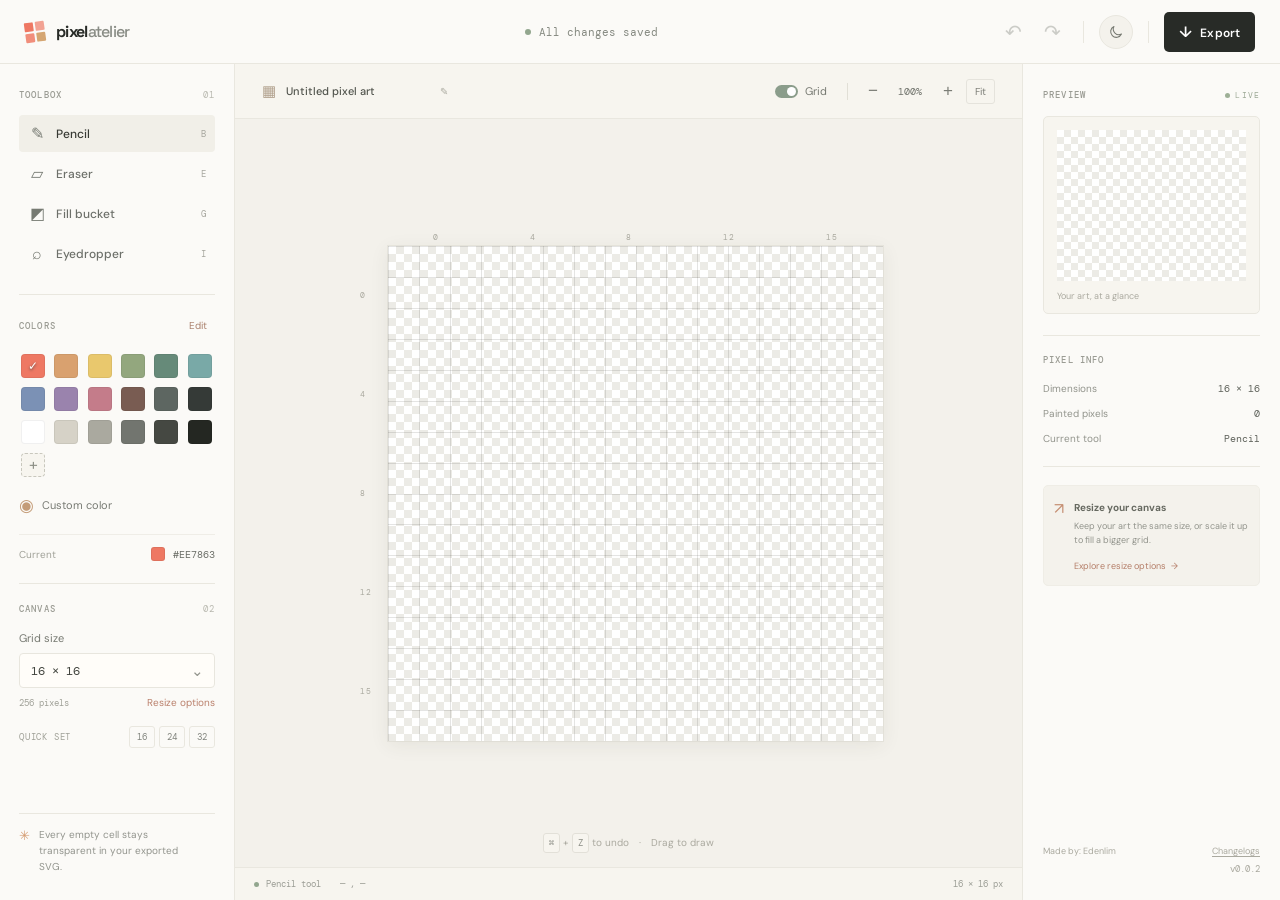
==== commit cf28194b: "Fix: Remove cancel button and update version correctly" ====
--- a/index.html
+++ b/index.html
@@ -284,7 +284,7 @@
               <span>Made by: Edenlim</span>
               <button id="changelogBtn" type="button">Changelogs</button>
             </div>
-            <span class="app-version">v0.0.1</span>
+            <span class="app-version">v0.0.2</span>
           </div>
         </aside>
       </main>
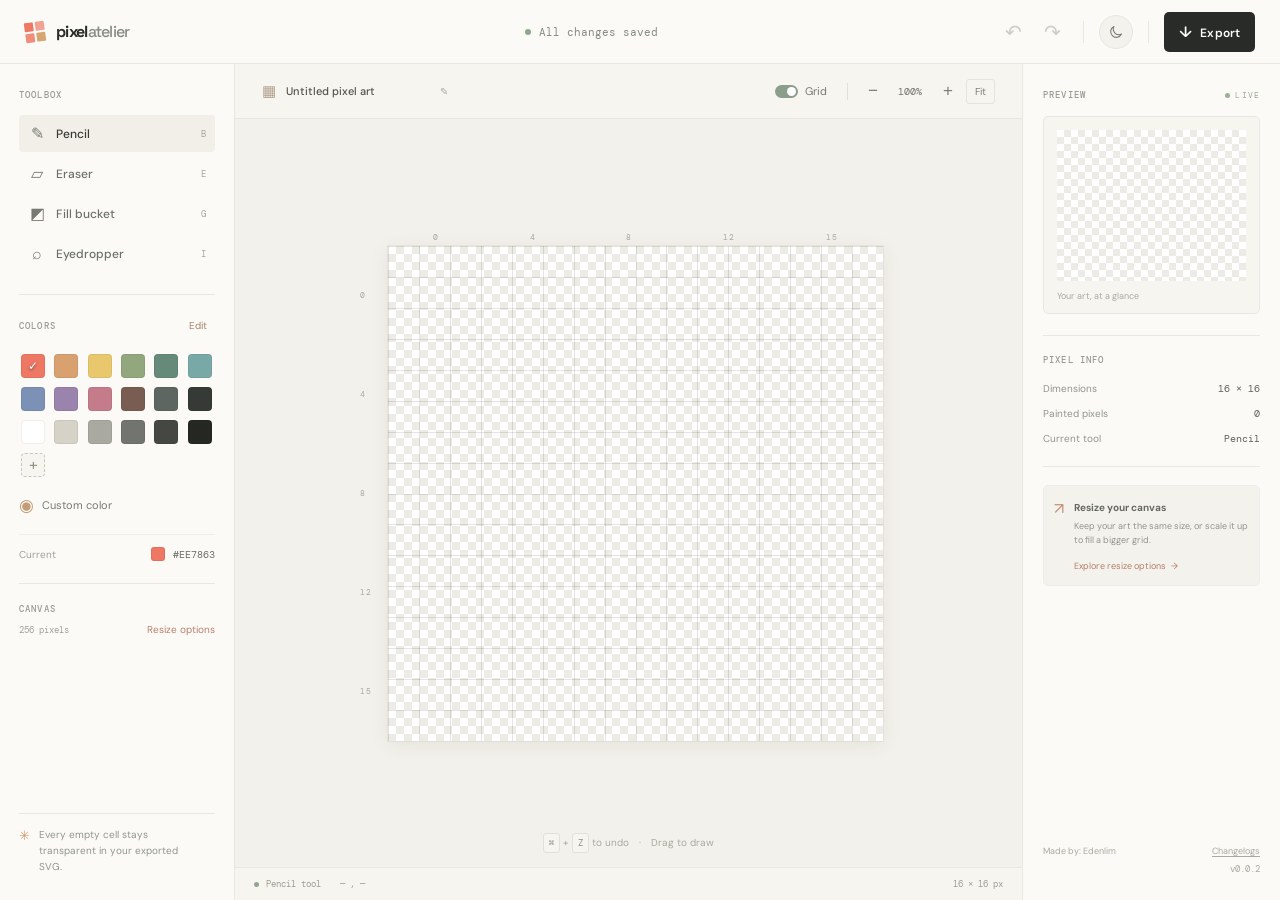
==== commit ccfe386b: "Fix: Useless features" ====
--- a/index.html
+++ b/index.html
@@ -94,7 +94,7 @@
       <main class="workspace">
         <aside class="sidebar left-sidebar">
           <div class="sidebar-heading">
-            <span>TOOLBOX</span><span class="tiny-label">01</span>
+            <span>TOOLBOX</span>
           </div>
           <div class="tool-list" role="group" aria-label="Drawing tools">
             <button
@@ -154,32 +154,14 @@
 
           <div class="section-rule"></div>
           <div class="sidebar-heading">
-            <span>CANVAS</span><span class="tiny-label">02</span>
+            <span>CANVAS</span>
           </div>
           <div class="dimension-control">
-            <label for="dimensionSelect">Grid size</label>
-            <div class="select-wrap">
-              <select id="dimensionSelect">
-                <option>8 × 8</option>
-                <option selected>16 × 16</option>
-                <option>24 × 24</option>
-                <option>32 × 32</option>
-                <option value="custom">Custom…</option></select
-              ><span>⌄</span>
-            </div>
             <div class="dimension-meta">
               <span id="dimensionMeta">256 pixels</span
               ><button id="resizeBtn" class="text-button">
                 Resize options
               </button>
-            </div>
-          </div>
-          <div class="quick-sizes">
-            <span>QUICK SET</span>
-            <div>
-              <button data-size="16">16</button
-              ><button data-size="24">24</button
-              ><button data-size="32">32</button>
             </div>
           </div>
 
--- a/css/styles.css
+++ b/css/styles.css
@@ -512,7 +512,7 @@
   color: #696c65;
 }
 
-.dimension-control > label {
+.dimension-control>label {
   display: block;
   margin: 16px 0 8px;
   color: #767971;
@@ -540,7 +540,7 @@
   border-color: #c5b4a0;
 }
 
-.select-wrap > span {
+.select-wrap>span {
   position: absolute;
   right: 11px;
   top: 8px;
@@ -571,38 +571,6 @@
   text-decoration: underline;
 }
 
-.quick-sizes {
-  display: flex;
-  justify-content: space-between;
-  align-items: center;
-  margin-top: 17px;
-}
-
-.quick-sizes > span {
-  color: #a0a198;
-  font: 9px var(--mono);
-  letter-spacing: 0.8px;
-}
-
-.quick-sizes div {
-  display: flex;
-  gap: 4px;
-}
-
-.quick-sizes button {
-  border: 1px solid #e9e7df;
-  background: transparent;
-  border-radius: 3px;
-  color: #82857e;
-  font: 9px var(--mono);
-  padding: 4px 7px;
-  cursor: pointer;
-}
-
-.quick-sizes button:hover {
-  background: #f1efe8;
-  color: #393b35;
-}
 
 .sidebar-note {
   position: absolute;
@@ -1570,7 +1538,6 @@
 .tip-card,
 .tip-key,
 .export-button,
-.quick-sizes button,
 .text-button,
 .tip-card button,
 .swatch-color-field input,
@@ -1615,9 +1582,8 @@
 :root[data-theme="dark"] .tool-button,
 :root[data-theme="dark"] .custom-color,
 :root[data-theme="dark"] .current-color-row,
-:root[data-theme="dark"] .dimension-control > label,
+:root[data-theme="dark"] .dimension-control>label,
 :root[data-theme="dark"] .dimension-meta,
-:root[data-theme="dark"] .quick-sizes > span,
 :root[data-theme="dark"] .sidebar-note,
 :root[data-theme="dark"] .document-name,
 :root[data-theme="dark"] .document-name input,
@@ -1652,9 +1618,7 @@
 
 :root[data-theme="dark"] .tool-button:hover,
 :root[data-theme="dark"] .icon-button:hover:not(:disabled),
-:root[data-theme="dark"] .quick-sizes button:hover {
-  background: var(--surface-hover);
-}
+
 
 :root[data-theme="dark"] .tool-button.active {
   color: var(--ink);
@@ -1663,7 +1627,7 @@
 
 :root[data-theme="dark"] .tool-button .tool-icon,
 :root[data-theme="dark"] .tool-button kbd,
-:root[data-theme="dark"] .select-wrap > span,
+:root[data-theme="dark"] .select-wrap>span,
 :root[data-theme="dark"] .current-color-row code,
 :root[data-theme="dark"] .input-pair b {
   color: var(--text-muted);
@@ -1701,7 +1665,6 @@
   border-color: #bd8a73;
 }
 
-:root[data-theme="dark"] .quick-sizes button,
 :root[data-theme="dark"] .fit-button,
 :root[data-theme="dark"] .tip-key {
   color: var(--text-secondary);
@@ -1780,6 +1743,7 @@
 }
 
 @media (prefers-reduced-motion: reduce) {
+
   *,
   *::before,
   *::after {
@@ -1788,4 +1752,4 @@
     animation-iteration-count: 1 !important;
     transition-duration: 0.01ms !important;
   }
-}
+}
--- a/css/responsive.css
+++ b/css/responsive.css
@@ -253,7 +253,6 @@
     font-size: 11px;
   }
 
-  .quick-sizes,
   .sidebar-note {
     display: none;
   }
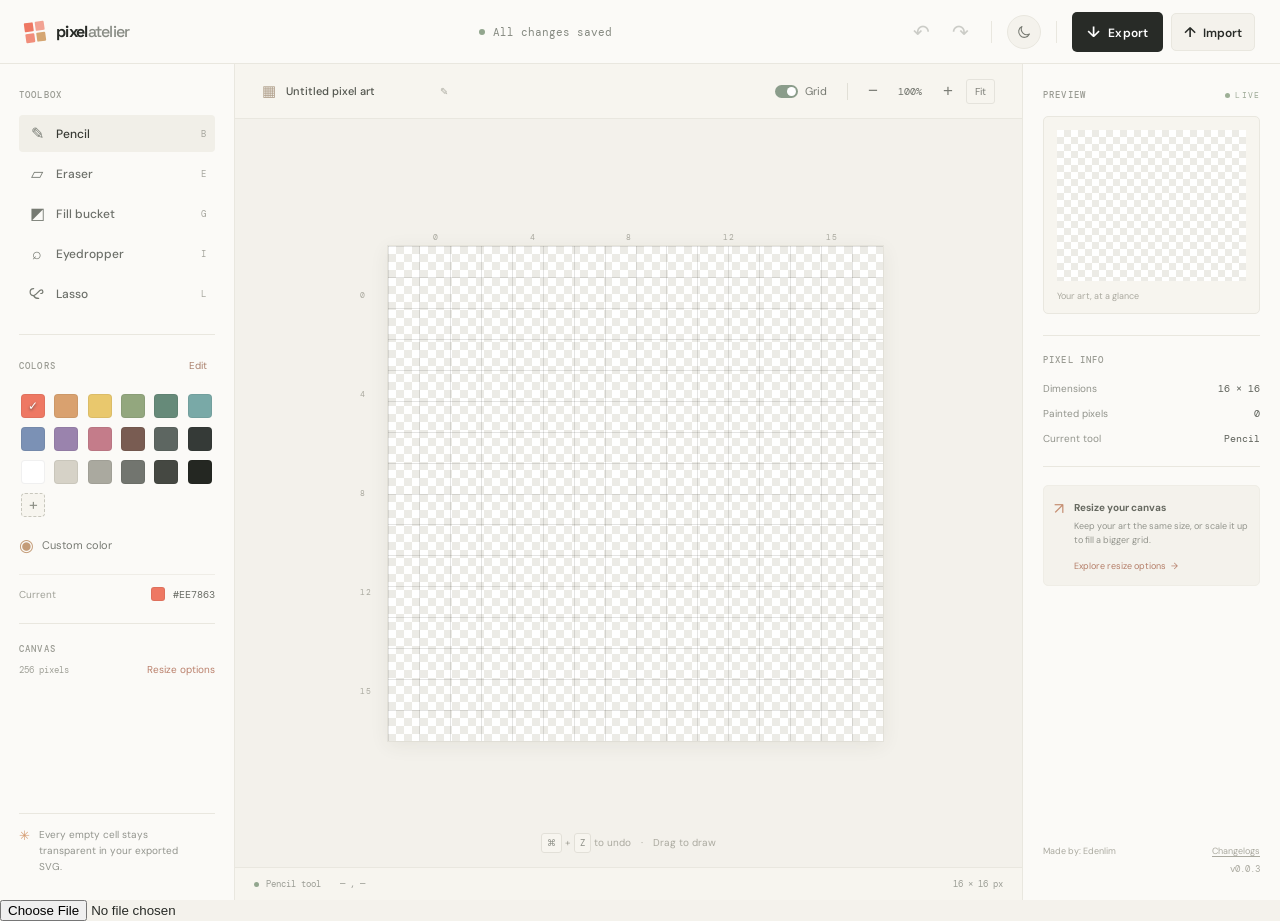
==== commit 32117bdd: "Update: Lasso and upload" ====
--- a/index.html
+++ b/index.html
@@ -88,6 +88,9 @@
           <button class="export-button" id="exportBtn" type="button">
             <span>↓</span> Export
           </button>
+          <button class="import-button" id="importBtn" type="button">
+            <span>↑</span> Import
+          </button>
         </div>
       </header>
 
@@ -122,6 +125,15 @@
             >
               <span class="tool-icon">⌕</span><span>Eyedropper</span
               ><kbd>I</kbd>
+            </button>
+            <button class="tool-button" data-tool="lasso" title="Lasso (L)">
+              <span class="tool-icon" aria-hidden="true">
+                <svg viewBox="0 0 24 24">
+                  <path d="M8 5C4.7 5 3 7.4 3 10s1.7 5 5 5c3.7 0 7.2-8 10.5-8 1.8 0 2.5 1.2 2.5 2.5S20 12 18 12" />
+                  <path d="M8 15c1.5 3 4 4 7 4" />
+                </svg>
+              </span>
+              <span>Lasso</span><kbd>L</kbd>
             </button>
           </div>
 
@@ -266,7 +278,7 @@
               <span>Made by: Edenlim</span>
               <button id="changelogBtn" type="button">Changelogs</button>
             </div>
-            <span class="app-version">v0.0.2</span>
+            <span class="app-version">v0.0.3</span>
           </div>
         </aside>
       </main>
@@ -281,6 +293,13 @@
       tabindex="-1"
       aria-hidden="true"
     />
+    <input
+      id="importFile"
+      type="file"
+      accept="image/png,image/svg+xml,.png,.svg"
+      tabindex="-1"
+      aria-hidden="true"
+    />
     <div id="toast" class="toast" role="status"></div>
     <script type="module" src="js/main.js"></script>
   </body>
--- a/css/styles.css
+++ b/css/styles.css
@@ -211,6 +211,26 @@
   letter-spacing: 0.1px;
 }
 
+.import-button {
+  border: 1px solid var(--line);
+  border-radius: 5px;
+  padding: 9px 12px;
+  background: var(--surface-soft);
+  color: var(--ink);
+  font: 600 12px var(--sans);
+  cursor: pointer;
+}
+
+.import-button:hover {
+  border-color: var(--accent);
+  background: var(--surface);
+}
+
+.import-button span {
+  margin-right: 4px;
+  font-size: 14px;
+}
+
 .export-button:hover {
   background: #41453e;
 }
@@ -307,6 +327,17 @@
   color: #767a72;
   font-size: 16px;
   text-align: center;
+}
+
+.tool-button .tool-icon svg {
+  display: block;
+  width: 17px;
+  height: 17px;
+  fill: none;
+  stroke: currentColor;
+  stroke-linecap: round;
+  stroke-linejoin: round;
+  stroke-width: 1.7;
 }
 
 .tool-button kbd {
@@ -1538,6 +1569,7 @@
 .tip-card,
 .tip-key,
 .export-button,
+.import-button,
 .text-button,
 .tip-card button,
 .swatch-color-field input,
@@ -1752,4 +1784,4 @@
     animation-iteration-count: 1 !important;
     transition-duration: 0.01ms !important;
   }
-}+}
--- a/css/responsive.css
+++ b/css/responsive.css
@@ -57,6 +57,12 @@
   .export-button {
     min-height: 46px;
     padding: 10px 16px;
+    font-size: 14px;
+  }
+
+  .import-button {
+    min-height: 46px;
+    padding: 10px 12px;
     font-size: 14px;
   }
 
@@ -171,7 +177,7 @@
 
   .tool-list {
     display: grid;
-    grid-template-columns: repeat(4, minmax(0, 1fr));
+    grid-template-columns: repeat(5, minmax(0, 1fr));
     gap: 6px;
     margin-top: 0;
   }
@@ -351,6 +357,12 @@
     font-size: 13px;
   }
 
+  .import-button {
+    min-height: 46px;
+    padding: 10px;
+    font-size: 13px;
+  }
+
   .document-name input {
     width: clamp(68px, 22vw, 100px);
   }
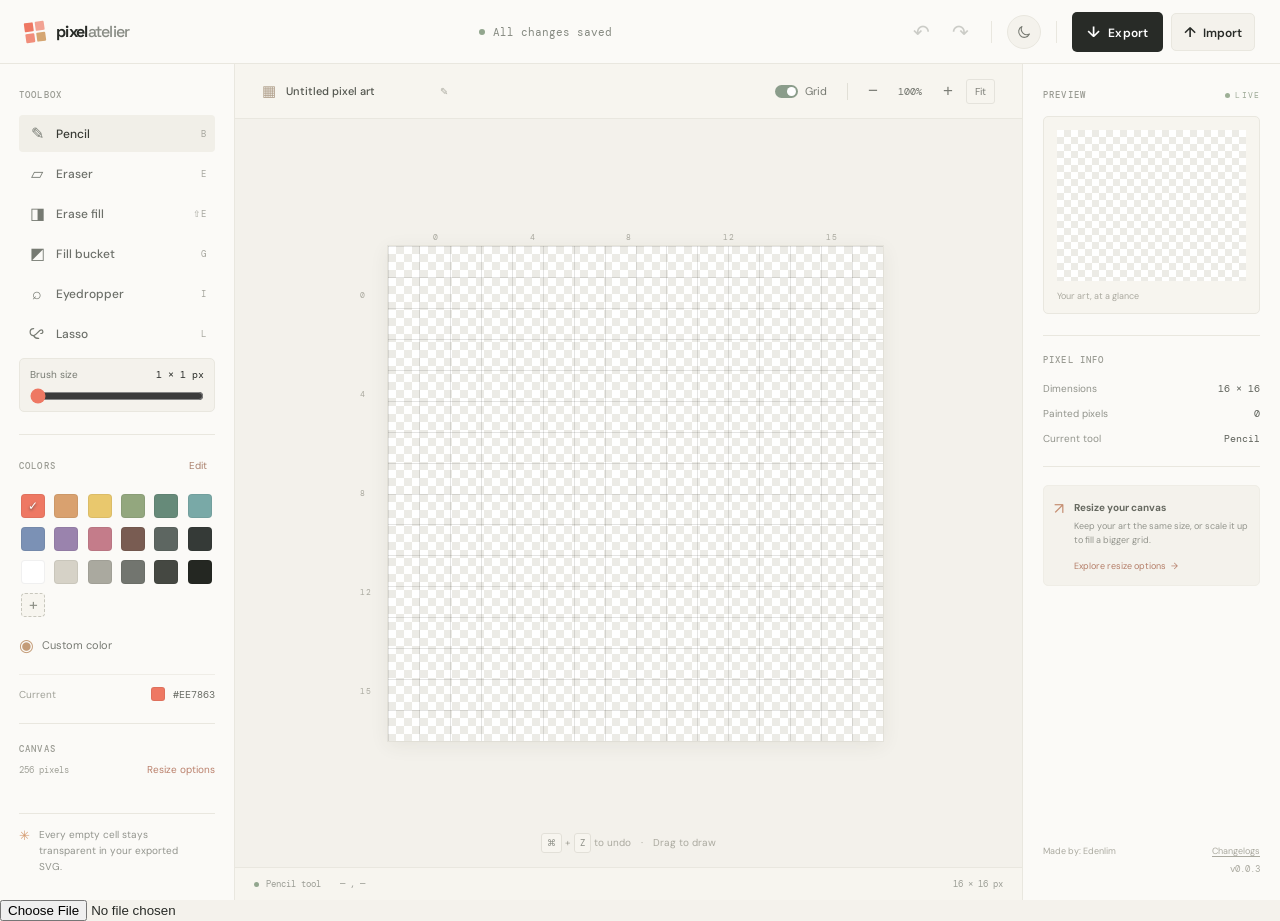
==== commit faedac28: "Fix: Scale issue" ====
--- a/index.html
+++ b/index.html
@@ -110,6 +110,9 @@
             <button class="tool-button" data-tool="eraser" title="Eraser (E)">
               <span class="tool-icon">▱</span><span>Eraser</span><kbd>E</kbd>
             </button>
+            <button class="tool-button" data-tool="eraseFill" title="Erase fill (Shift+E)">
+              <span class="tool-icon">◨</span><span>Erase fill</span><kbd>⇧E</kbd>
+            </button>
             <button
               class="tool-button"
               data-tool="bucket"
@@ -135,6 +138,21 @@
               </span>
               <span>Lasso</span><kbd>L</kbd>
             </button>
+          </div>
+          <div class="brush-size-control" id="brushSizeControl">
+            <label for="brushSizeInput">
+              <span>Brush size</span>
+              <output id="brushSizeValue" for="brushSizeInput">1 × 1 px</output>
+            </label>
+            <input
+              id="brushSizeInput"
+              type="range"
+              min="1"
+              max="32"
+              value="1"
+              step="1"
+              aria-label="Square brush size"
+            />
           </div>
 
           <div class="section-rule"></div>
--- a/css/styles.css
+++ b/css/styles.css
@@ -344,6 +344,41 @@
   margin-left: auto;
   font: 9px var(--mono);
   color: #a6a69e;
+}
+
+.brush-size-control {
+  display: grid;
+  gap: 7px;
+  padding: 9px 10px 7px;
+  margin-top: 6px;
+  border: 1px solid var(--line);
+  border-radius: 5px;
+  background: var(--surface-soft);
+}
+
+.brush-size-control[hidden] {
+  display: none;
+}
+
+.brush-size-control label {
+  display: flex;
+  justify-content: space-between;
+  gap: 8px;
+  color: var(--text-secondary);
+  font: 10px var(--sans);
+}
+
+.brush-size-control output {
+  color: var(--ink);
+  font: 10px var(--mono);
+  white-space: nowrap;
+}
+
+.brush-size-control input {
+  width: 100%;
+  margin: 0;
+  accent-color: var(--accent);
+  cursor: pointer;
 }
 
 .section-rule {
--- a/css/responsive.css
+++ b/css/responsive.css
@@ -177,7 +177,7 @@
 
   .tool-list {
     display: grid;
-    grid-template-columns: repeat(5, minmax(0, 1fr));
+    grid-template-columns: repeat(3, minmax(0, 1fr));
     gap: 6px;
     margin-top: 0;
   }
@@ -199,6 +199,10 @@
 
   .tool-button kbd {
     display: none;
+  }
+
+  .brush-size-control {
+    margin-top: -6px;
   }
 
   .section-rule {
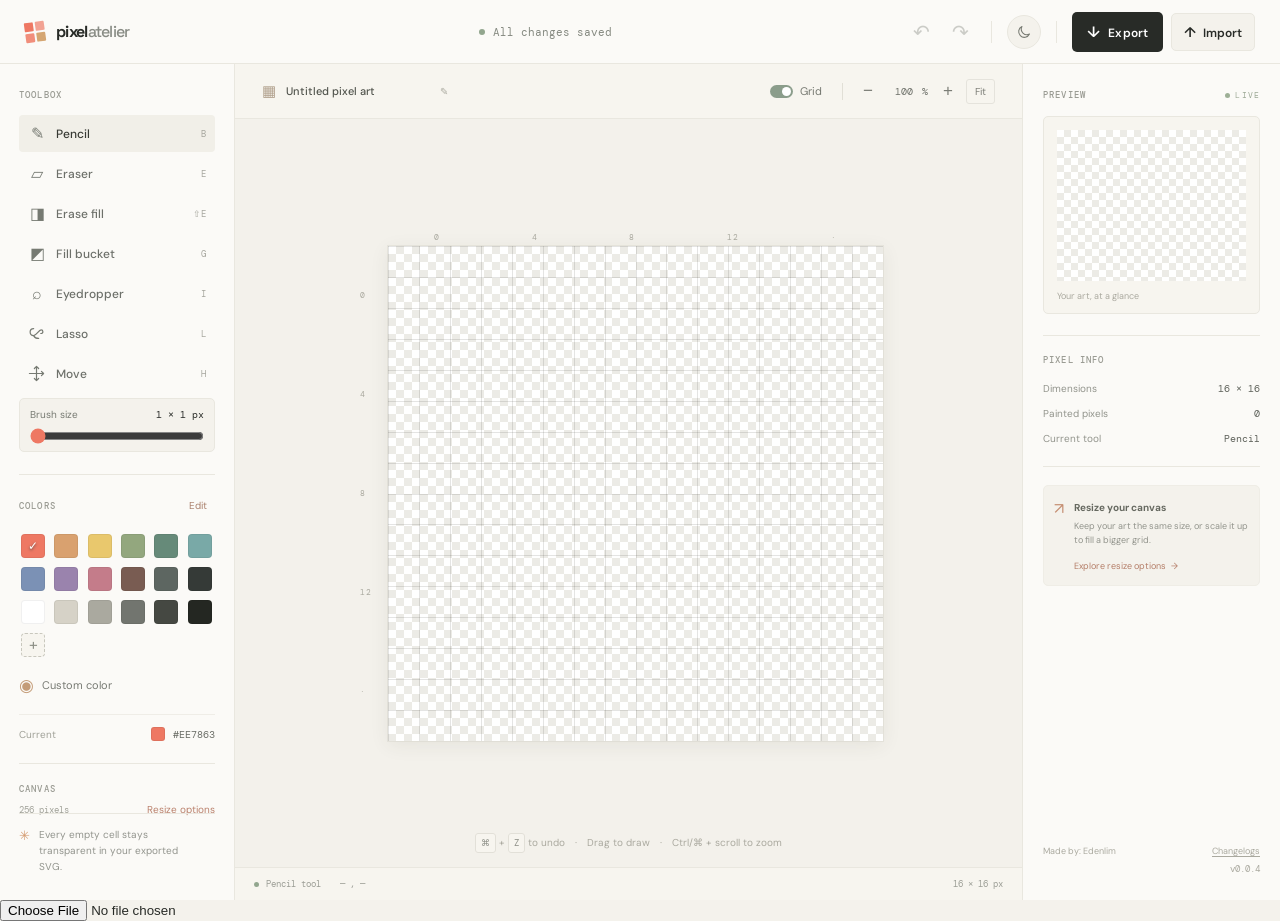
==== commit 8e1dc18c: "Feat: Zoom" ====
--- a/index.html
+++ b/index.html
@@ -138,6 +138,14 @@
               </span>
               <span>Lasso</span><kbd>L</kbd>
             </button>
+            <button class="tool-button" data-tool="move" title="Move canvas (H)">
+              <span class="tool-icon" aria-hidden="true">
+                <svg viewBox="0 0 24 24">
+                  <path d="M12 2v20m0 0 3-3m-3 3-3-3M2 12h20m0 0-3-3m3 3-3 3M12 2 9 5m3-3 3 3" />
+                </svg>
+              </span>
+              <span>Move</span><kbd>H</kbd>
+            </button>
           </div>
           <div class="brush-size-control" id="brushSizeControl">
             <label for="brushSizeInput">
@@ -217,7 +225,17 @@
               ><span class="toolbar-sep"></span
               ><button id="zoomOut" class="zoom-button" aria-label="Zoom out">
                 −</button
-              ><span id="zoomLabel" class="zoom-label">100%</span
+              ><label class="zoom-label-wrap" aria-label="Zoom percentage"
+                ><input
+                  id="zoomLabel"
+                  class="zoom-label"
+                  type="number"
+                  min="100"
+                  max="400"
+                  step="1"
+                  value="100"
+                  aria-label="Zoom percentage"
+                /><span aria-hidden="true">%</span></label
               ><button id="zoomIn" class="zoom-button" aria-label="Zoom in">
                 +</button
               ><button id="fitBtn" class="fit-button">Fit</button>
@@ -238,8 +256,9 @@
               <span class="desktop-stage-tip">
                 <span class="tip-key">⌘</span> + <span class="tip-key">Z</span>
                 to undo <span class="tip-separator">·</span> Drag to draw
+                <span class="tip-separator">·</span> Ctrl/⌘ + scroll to zoom
               </span>
-              <span class="mobile-stage-tip">Drag to draw · Pinch to zoom</span>
+              <span class="mobile-stage-tip">Drag to draw · Pinch to zoom · Move tool to pan</span>
             </div>
           </div>
           <footer class="canvas-footer">
@@ -296,7 +315,7 @@
               <span>Made by: Edenlim</span>
               <button id="changelogBtn" type="button">Changelogs</button>
             </div>
-            <span class="app-version">v0.0.3</span>
+            <span class="app-version">v0.0.4</span>
           </div>
         </aside>
       </main>
--- a/css/styles.css
+++ b/css/styles.css
@@ -778,8 +778,36 @@
 .zoom-label {
   font: 10px var(--mono);
   color: #6e716a;
-  min-width: 37px;
+  width: 36px;
+  min-width: 0;
+  padding: 0;
   text-align: center;
+  box-sizing: border-box;
+  border: 0;
+  outline: 0;
+  background: transparent;
+  appearance: textfield;
+  -moz-appearance: textfield;
+}
+
+.zoom-label::-webkit-inner-spin-button,
+.zoom-label::-webkit-outer-spin-button {
+  margin: 0;
+  -webkit-appearance: none;
+}
+
+.zoom-label-wrap {
+  display: inline-flex;
+  align-items: center;
+  color: #6e716a;
+  font: 10px var(--mono);
+  cursor: text;
+}
+
+.zoom-label:focus-visible {
+  outline: 1px solid var(--green);
+  outline-offset: 2px;
+  border-radius: 2px;
 }
 
 .fit-button {
@@ -1657,6 +1685,7 @@
 :root[data-theme="dark"] .canvas-tools,
 :root[data-theme="dark"] .zoom-button,
 :root[data-theme="dark"] .zoom-label,
+:root[data-theme="dark"] .zoom-label-wrap,
 :root[data-theme="dark"] .fit-button,
 :root[data-theme="dark"] .canvas-coordinate,
 :root[data-theme="dark"] .stage-tip,
--- a/css/responsive.css
+++ b/css/responsive.css
@@ -320,104 +320,6 @@
   }
 }
 
-@media (max-width: 460px) {
-  :root {
-    --mobile-gutter: 14px;
-  }
-
-  .topbar {
-    padding-top: 10px;
-    padding-bottom: 10px;
-  }
-
-  .brand {
-    gap: 8px;
-    font-size: 15px;
-  }
-
-  .brand-mark {
-    width: 18px;
-    height: 18px;
-  }
-
-  .icon-button {
-    width: 38px;
-    height: 40px;
-    font-size: 21px;
-  }
-
-  .theme-toggle {
-    width: 38px;
-    height: 38px;
-  }
-
-  .top-divider {
-    margin: 0 2px;
-  }
-
-  .export-button {
-    min-height: 46px;
-    padding: 10px 14px;
-    font-size: 13px;
-  }
-
-  .import-button {
-    min-height: 46px;
-    padding: 10px;
-    font-size: 13px;
-  }
-
-  .document-name input {
-    width: clamp(68px, 22vw, 100px);
-  }
-
-  .file-icon,
-  .edit-icon {
-    display: none;
-  }
-
-  .canvas-toolbar {
-    padding: 6px var(--mobile-gutter);
-  }
-
-  .canvas-tools {
-    gap: 2px;
-  }
-
-  .toolbar-sep {
-    margin: 0 1px;
-  }
-
-  .zoom-label {
-    min-width: 34px;
-    font-size: 9px;
-  }
-
-  .zoom-button {
-    width: 25px;
-  }
-
-  .fit-button {
-    padding: 5px 7px;
-    font-size: 10px;
-  }
-
-  .canvas-card {
-    padding-left: 21px;
-  }
-
-  .pixel-canvas-wrap {
-    width: min(calc(100vw - 48px), 48vh);
-    width: min(calc(100vw - 48px), 48svh);
-    height: min(calc(100vw - 48px), 48vh);
-    height: min(calc(100vw - 48px), 48svh);
-  }
-
-  .modal-actions {
-    gap: 8px;
-  }
-}
-
 @media (max-width: 520px) {
   .topbar {
     flex-wrap: wrap;
@@ -432,6 +334,104 @@
   }
 }
 
+@media (max-width: 460px) {
+  :root {
+    --mobile-gutter: 14px;
+  }
+
+  .topbar {
+    padding-top: 10px;
+    padding-bottom: 10px;
+  }
+
+  .brand {
+    gap: 8px;
+    font-size: 15px;
+  }
+
+  .brand-mark {
+    width: 18px;
+    height: 18px;
+  }
+
+  .icon-button {
+    width: 38px;
+    height: 40px;
+    font-size: 21px;
+  }
+
+  .theme-toggle {
+    width: 38px;
+    height: 38px;
+  }
+
+  .top-divider {
+    margin: 0 2px;
+  }
+
+  .export-button {
+    min-height: 46px;
+    padding: 10px 14px;
+    font-size: 13px;
+  }
+
+  .import-button {
+    min-height: 46px;
+    padding: 10px;
+    font-size: 13px;
+  }
+
+  .document-name input {
+    width: clamp(68px, 22vw, 100px);
+  }
+
+  .file-icon,
+  .edit-icon {
+    display: none;
+  }
+
+  .canvas-toolbar {
+    padding: 6px var(--mobile-gutter);
+  }
+
+  .canvas-tools {
+    gap: 2px;
+  }
+
+  .toolbar-sep {
+    margin: 0 1px;
+  }
+
+  .zoom-label {
+    min-width: 34px;
+    font-size: 9px;
+  }
+
+  .zoom-button {
+    width: 25px;
+  }
+
+  .fit-button {
+    padding: 5px 7px;
+    font-size: 10px;
+  }
+
+  .canvas-card {
+    padding-left: 21px;
+  }
+
+  .pixel-canvas-wrap {
+    width: min(calc(100vw - 48px), 48vh);
+    width: min(calc(100vw - 48px), 48svh);
+    height: min(calc(100vw - 48px), 48vh);
+    height: min(calc(100vw - 48px), 48svh);
+  }
+
+  .modal-actions {
+    gap: 8px;
+  }
+}
+
 @media (max-width: 360px) {
   .tool-button {
     flex-direction: column;
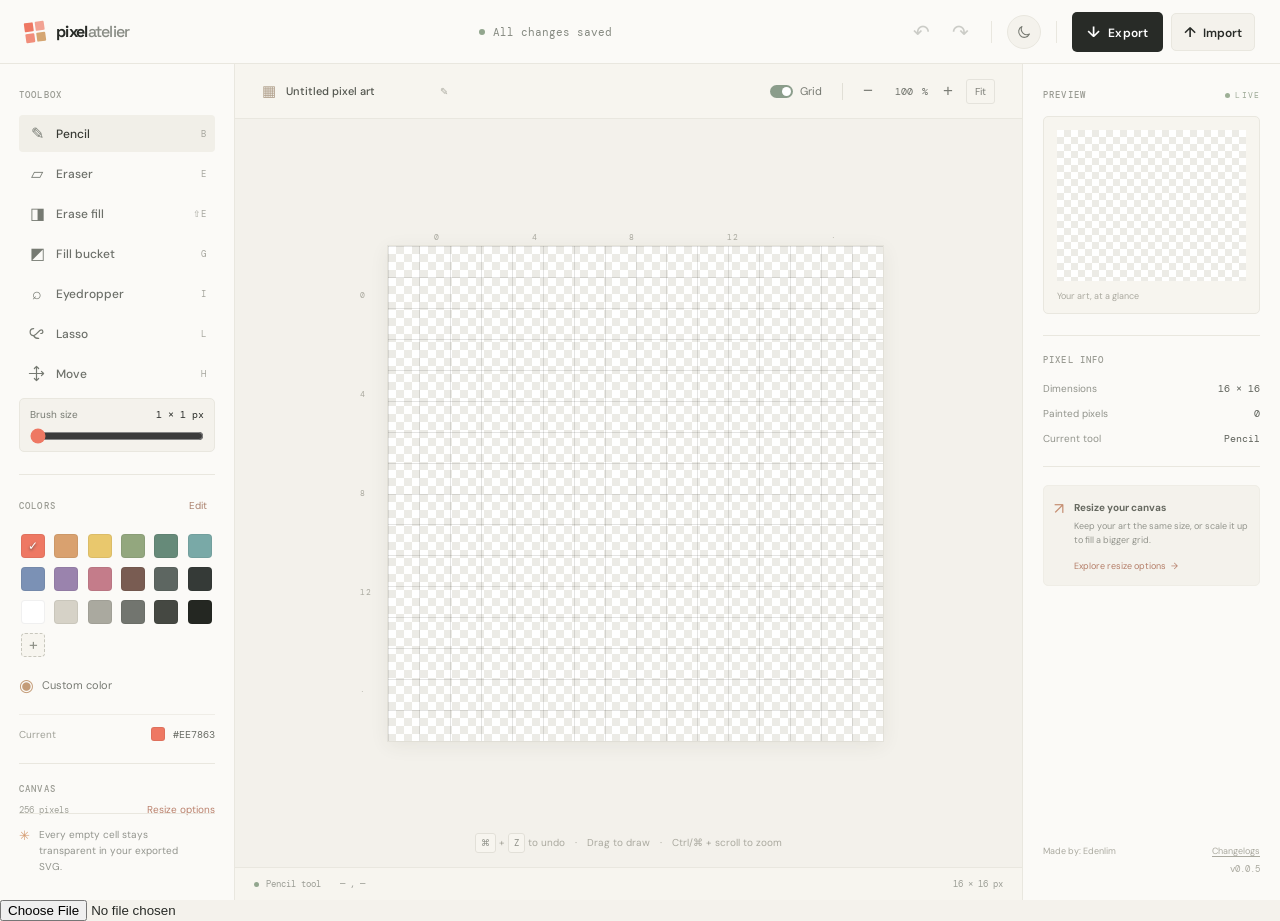
==== commit b2eb10c0: "feat: trim whitespace" ====
--- a/index.html
+++ b/index.html
@@ -315,7 +315,7 @@
               <span>Made by: Edenlim</span>
               <button id="changelogBtn" type="button">Changelogs</button>
             </div>
-            <span class="app-version">v0.0.4</span>
+            <span class="app-version">v0.0.5</span>
           </div>
         </aside>
       </main>
--- a/css/styles.css
+++ b/css/styles.css
@@ -1563,6 +1563,36 @@
   color: var(--text-secondary);
   font-size: 10px;
   line-height: 1.3;
+}
+
+.export-trim-option {
+  display: flex;
+  align-items: flex-start;
+  gap: 9px;
+  margin-top: 14px;
+  color: var(--ink);
+  cursor: pointer;
+}
+
+.export-trim-option input {
+  flex: 0 0 auto;
+  margin: 2px 0 0;
+  accent-color: var(--accent);
+}
+
+.export-trim-option span {
+  display: grid;
+  gap: 4px;
+}
+
+.export-trim-option strong {
+  font: 500 11px var(--sans);
+}
+
+.export-trim-option small {
+  color: var(--text-secondary);
+  font-size: 10px;
+  line-height: 1.4;
 }
 
 #colorFile {
